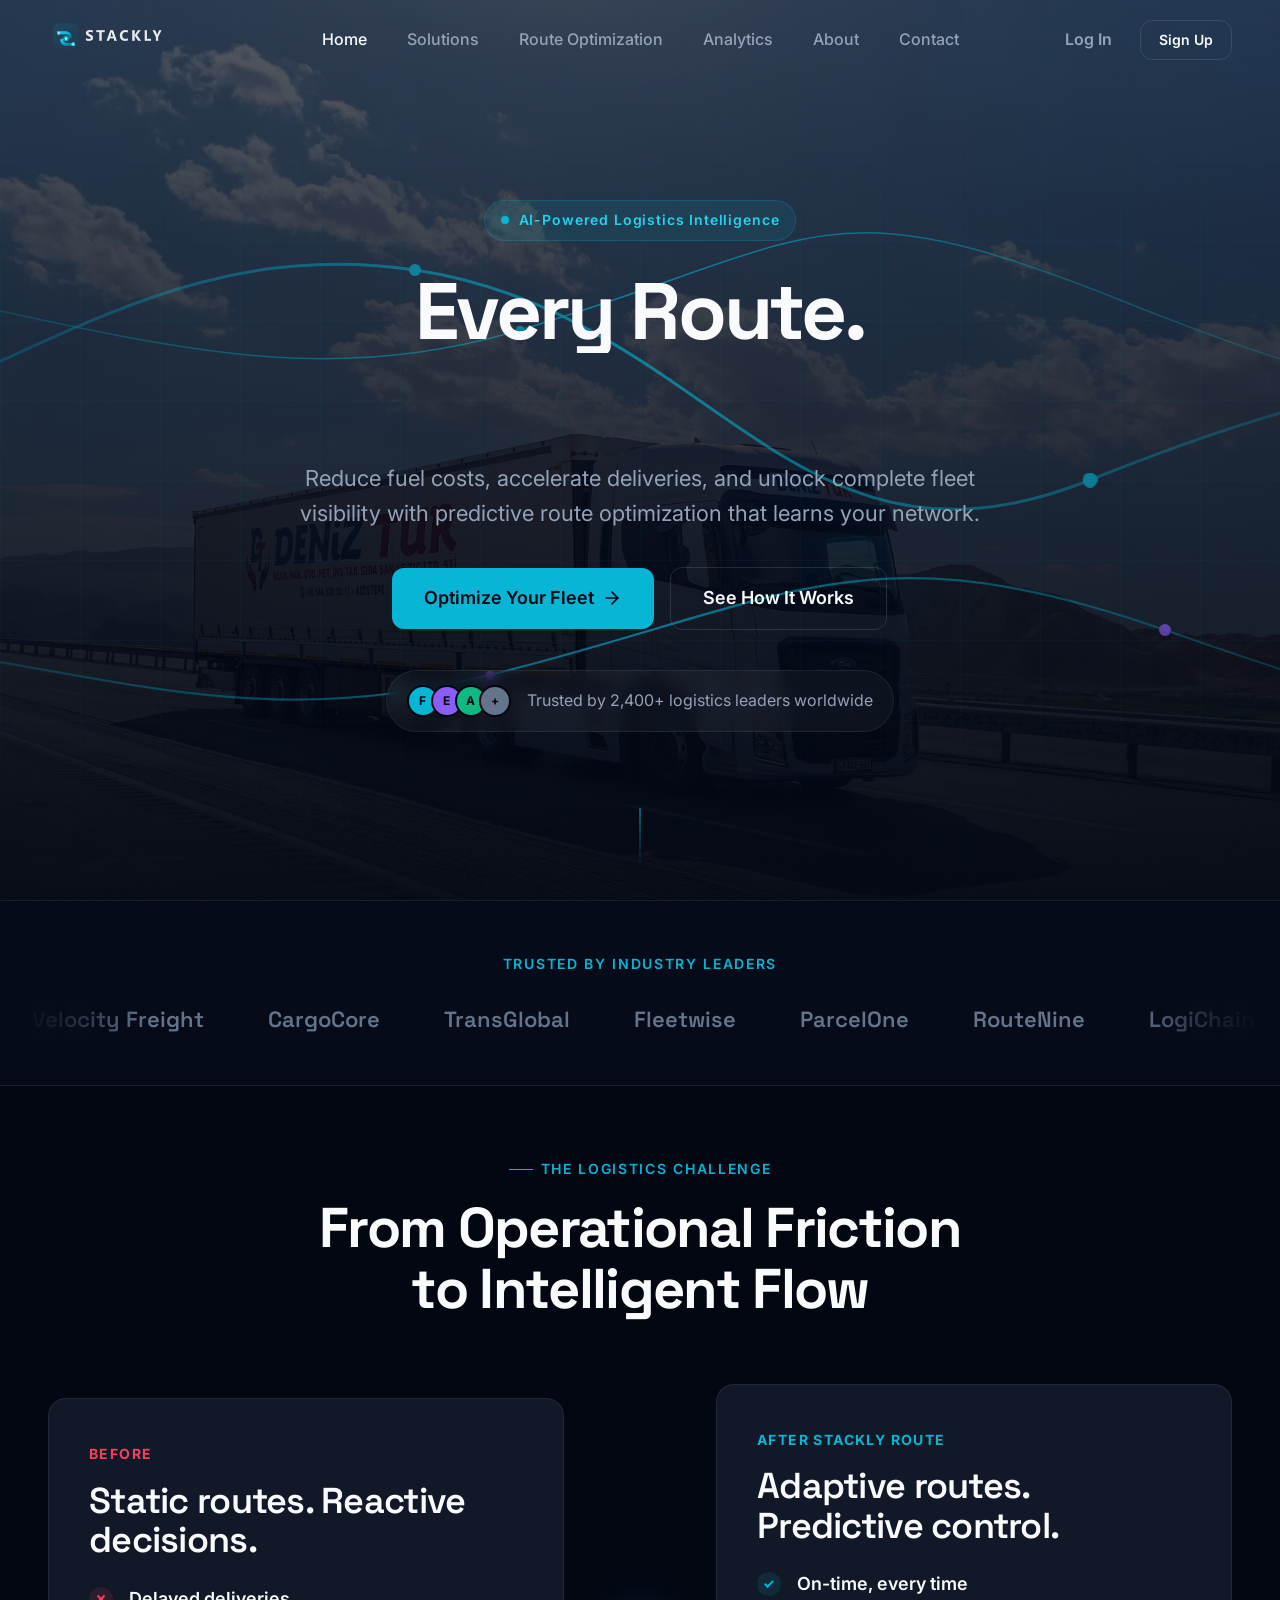
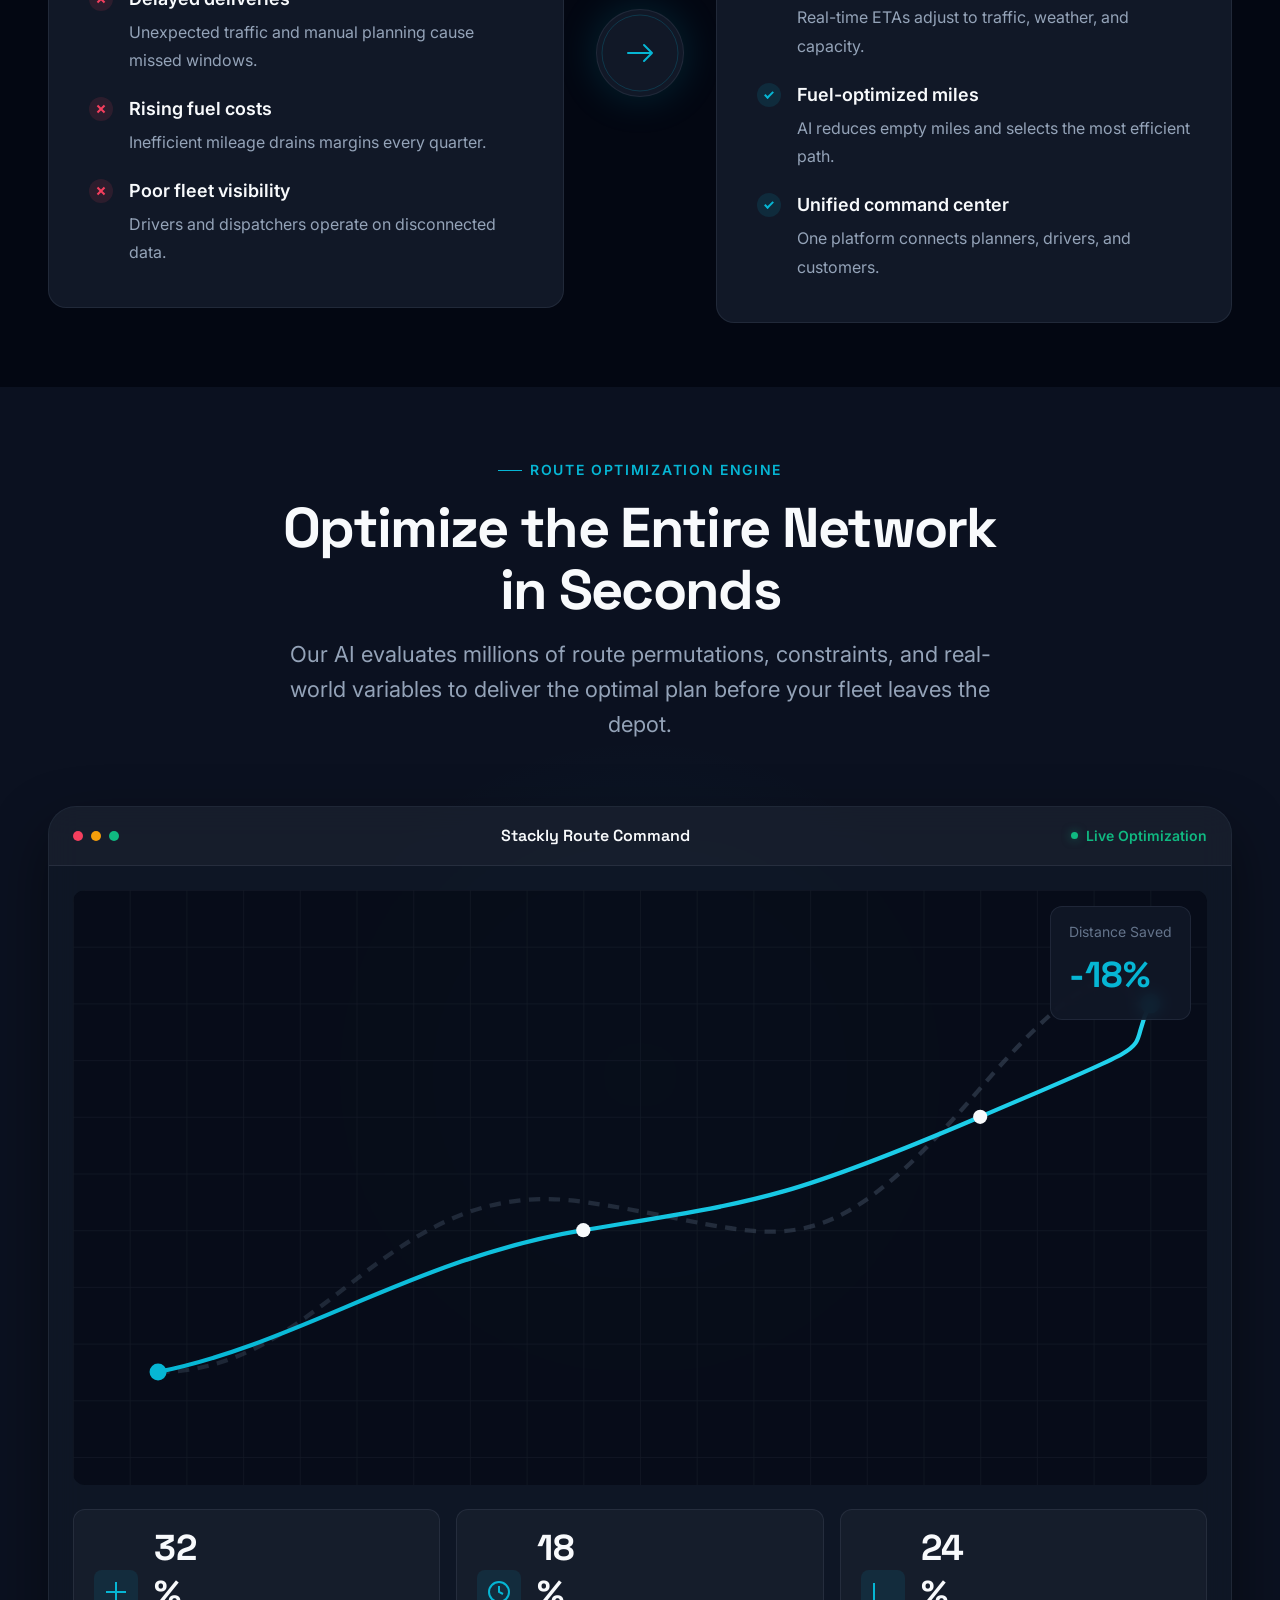
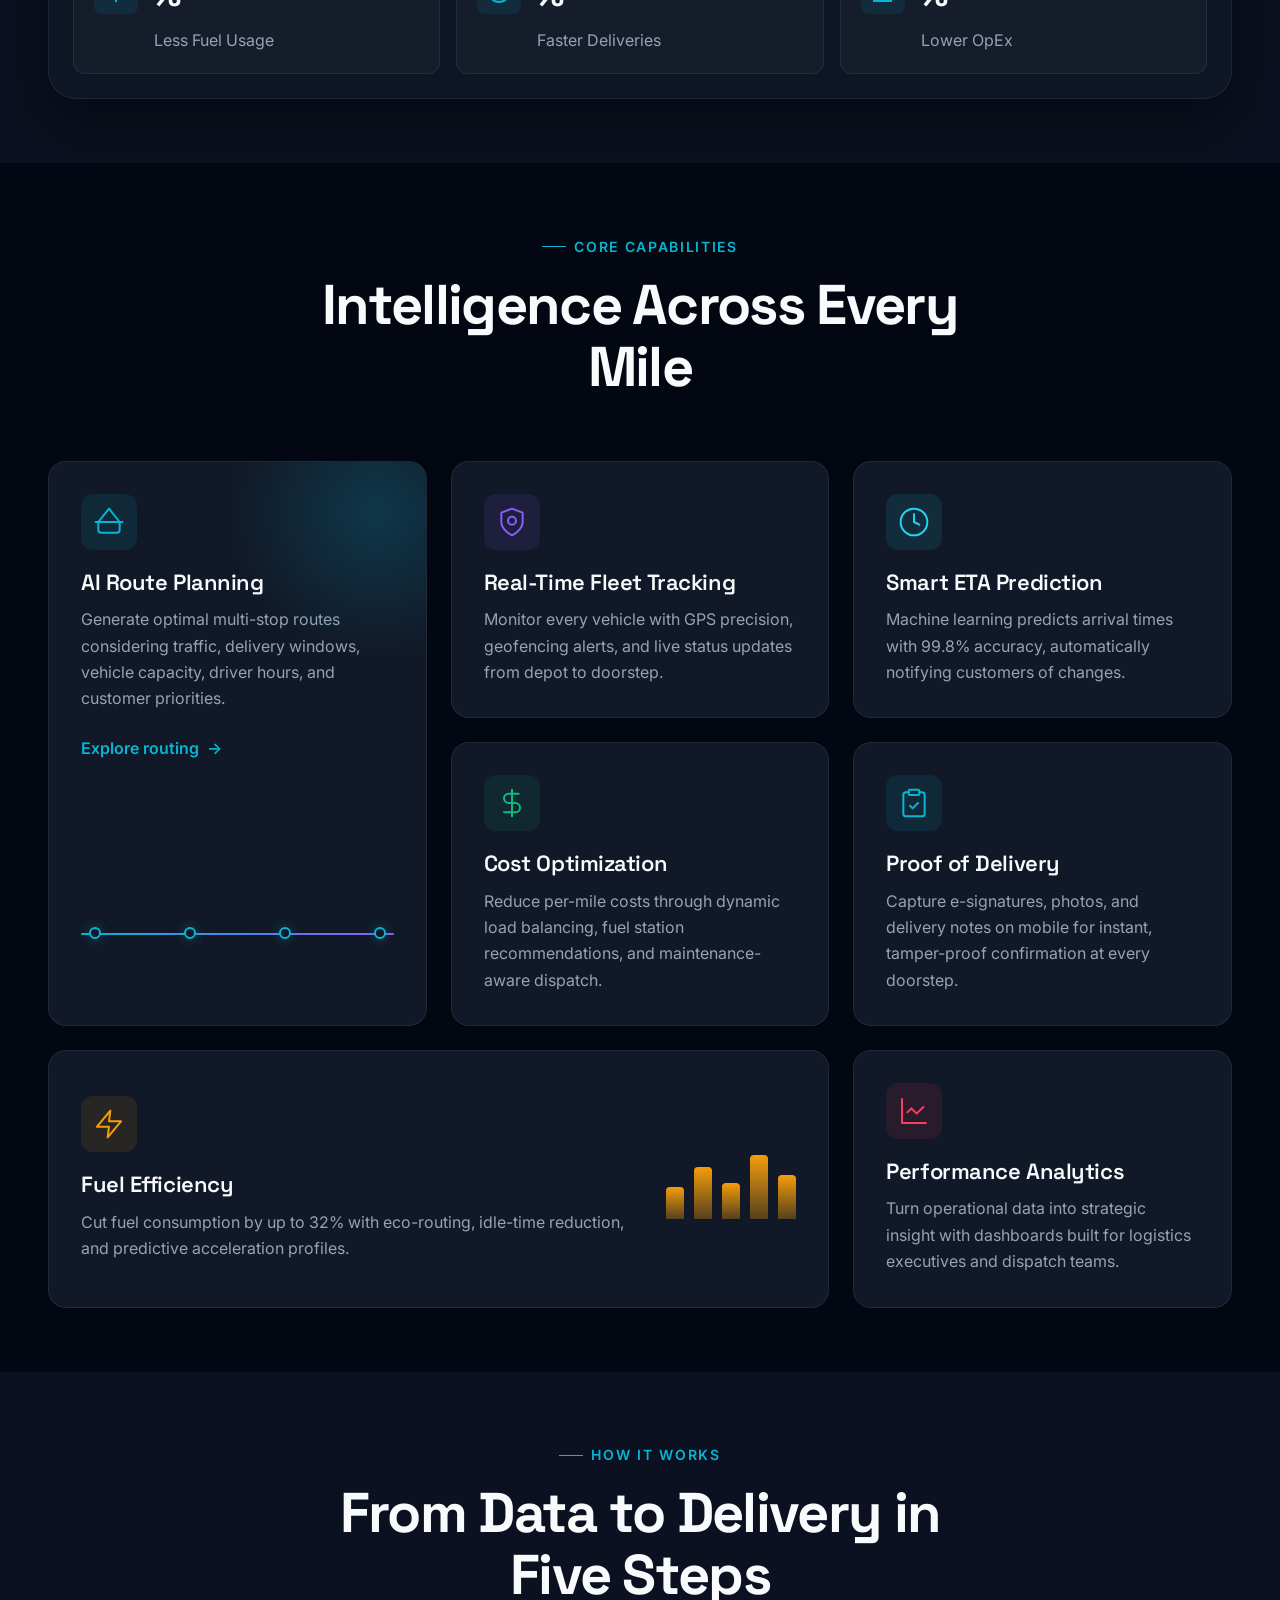
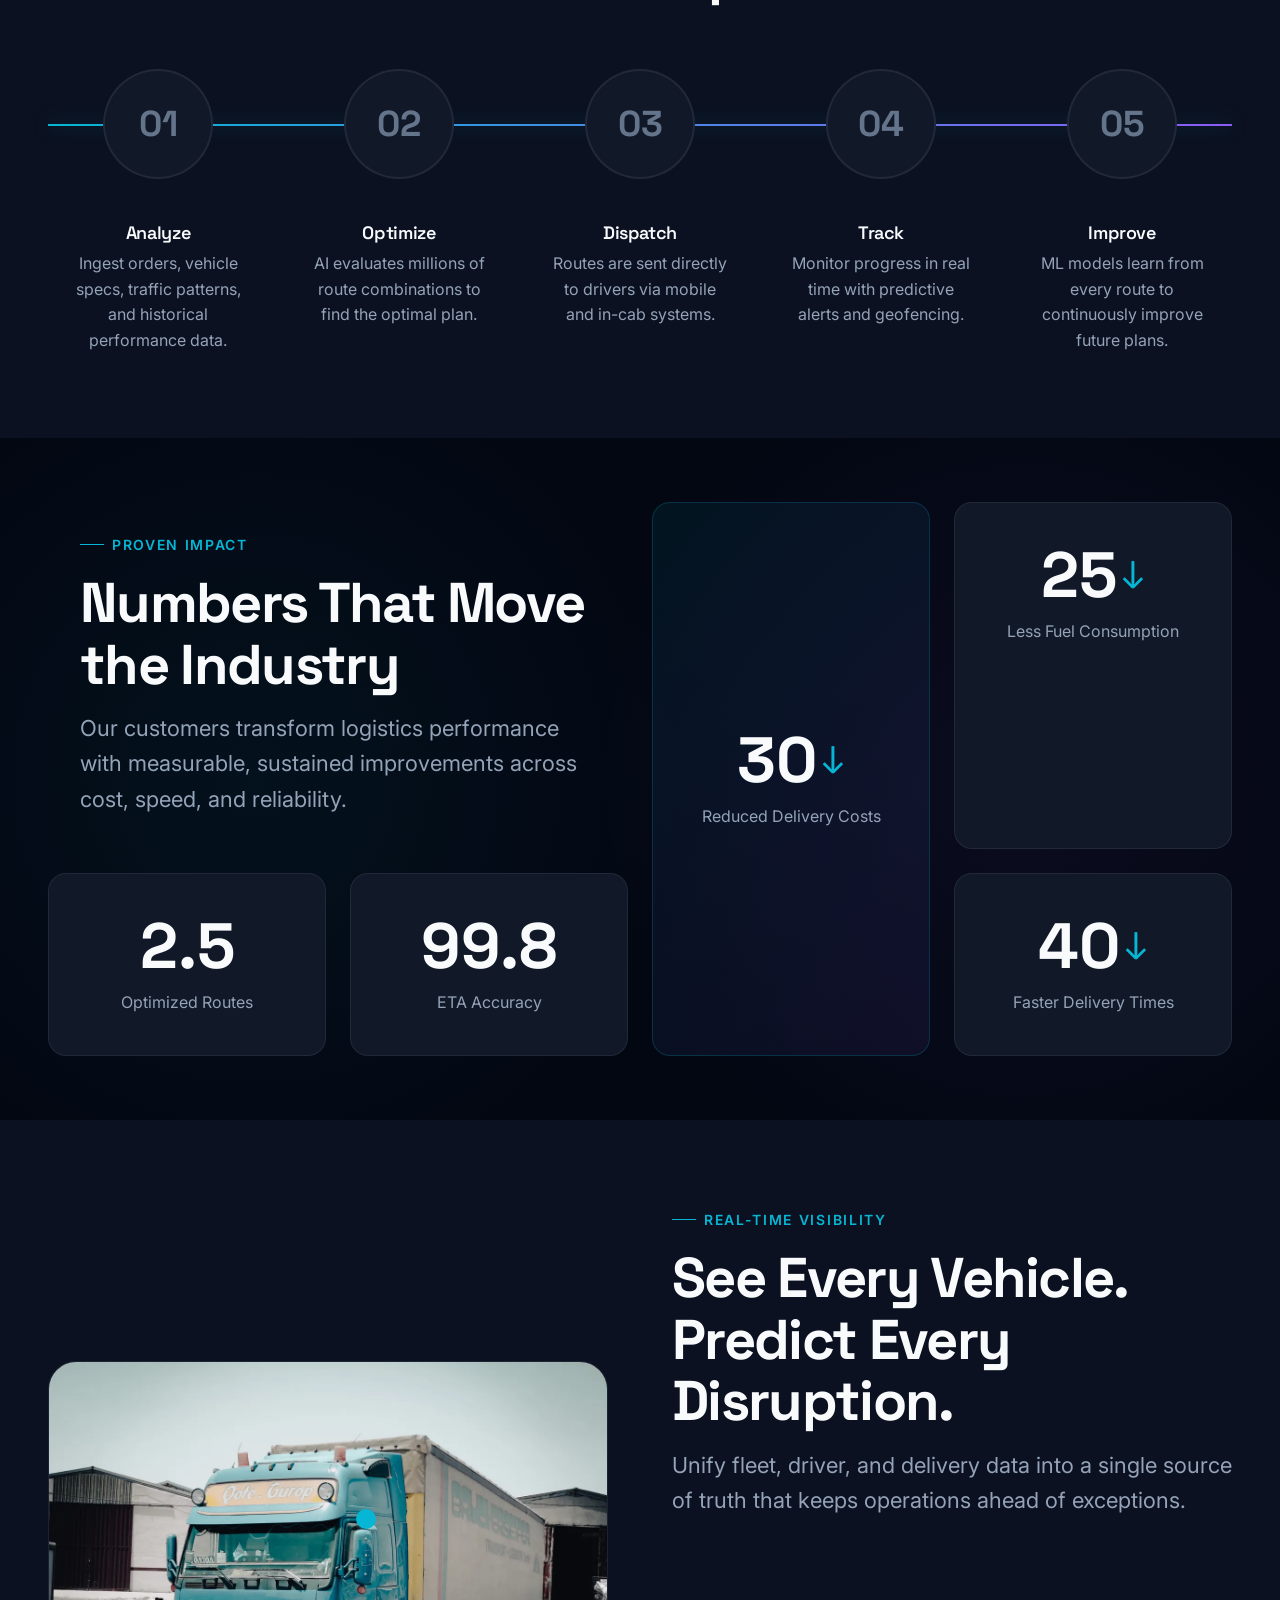
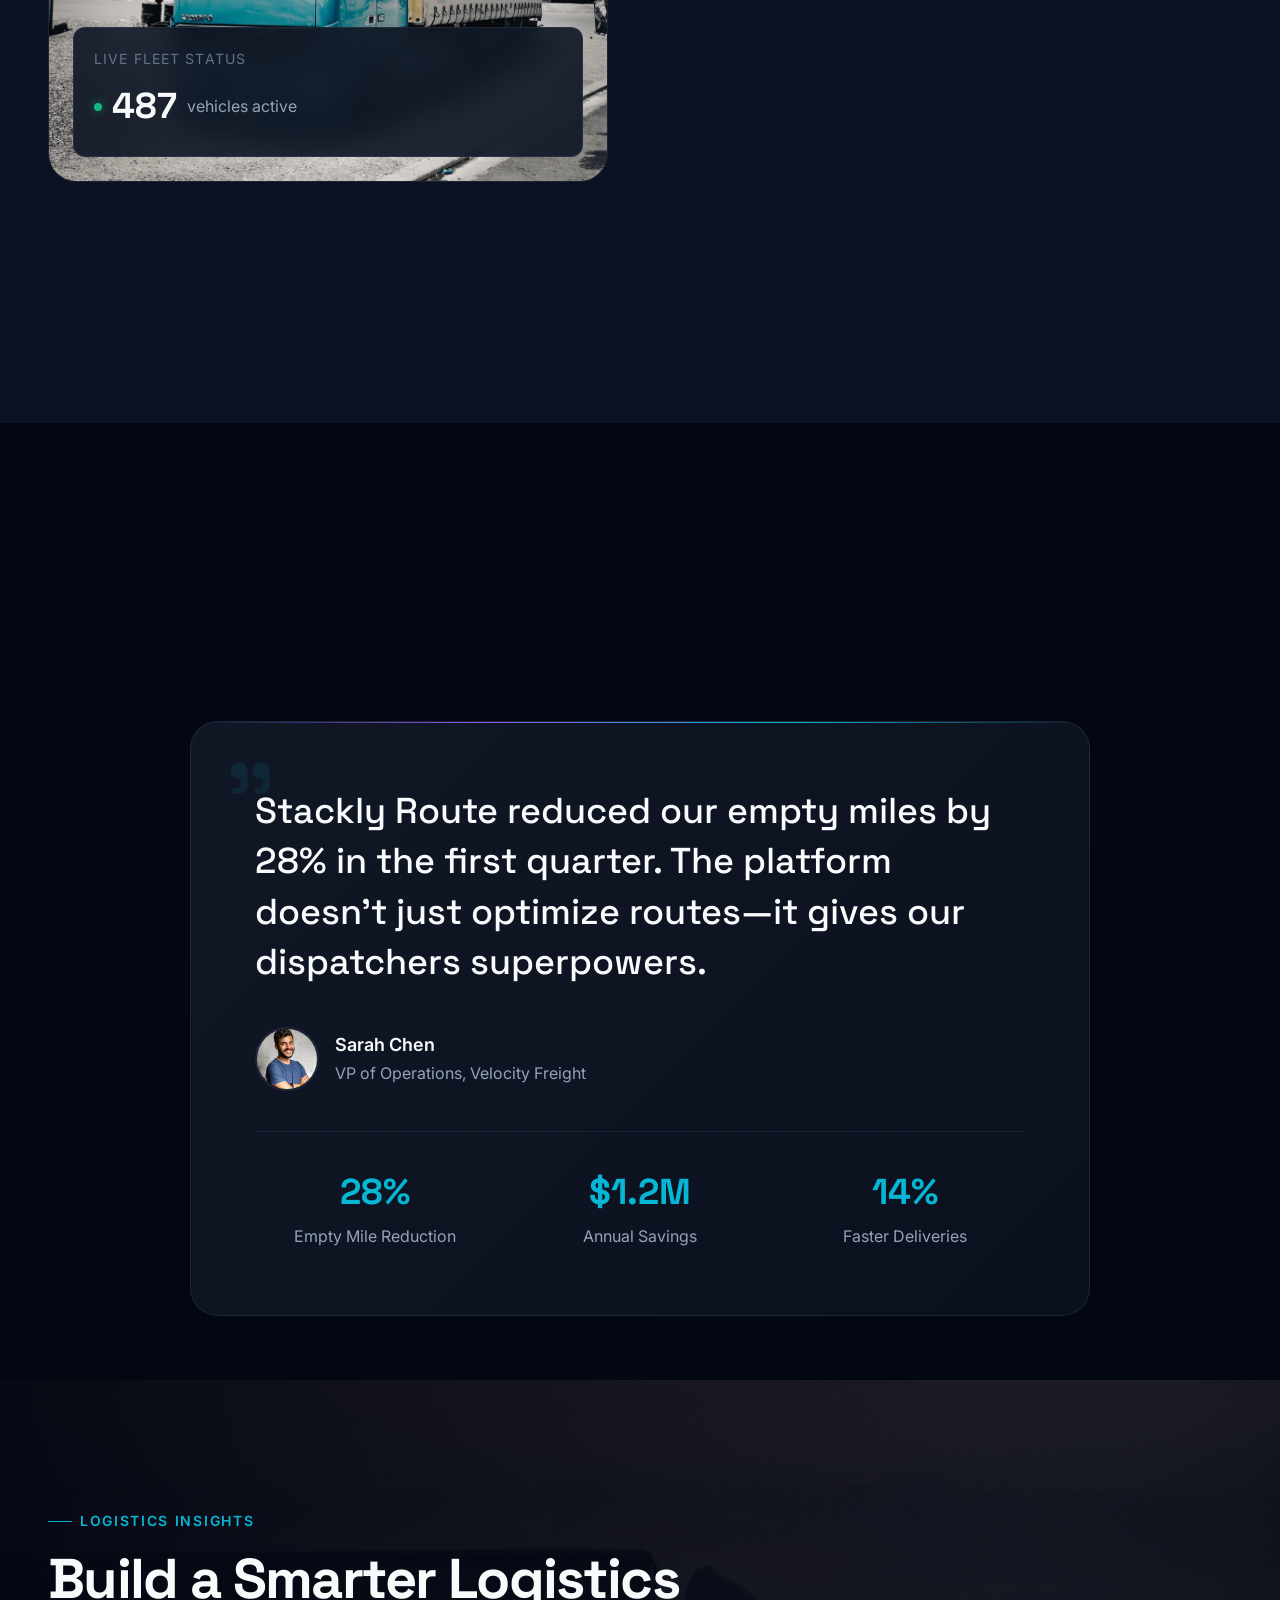
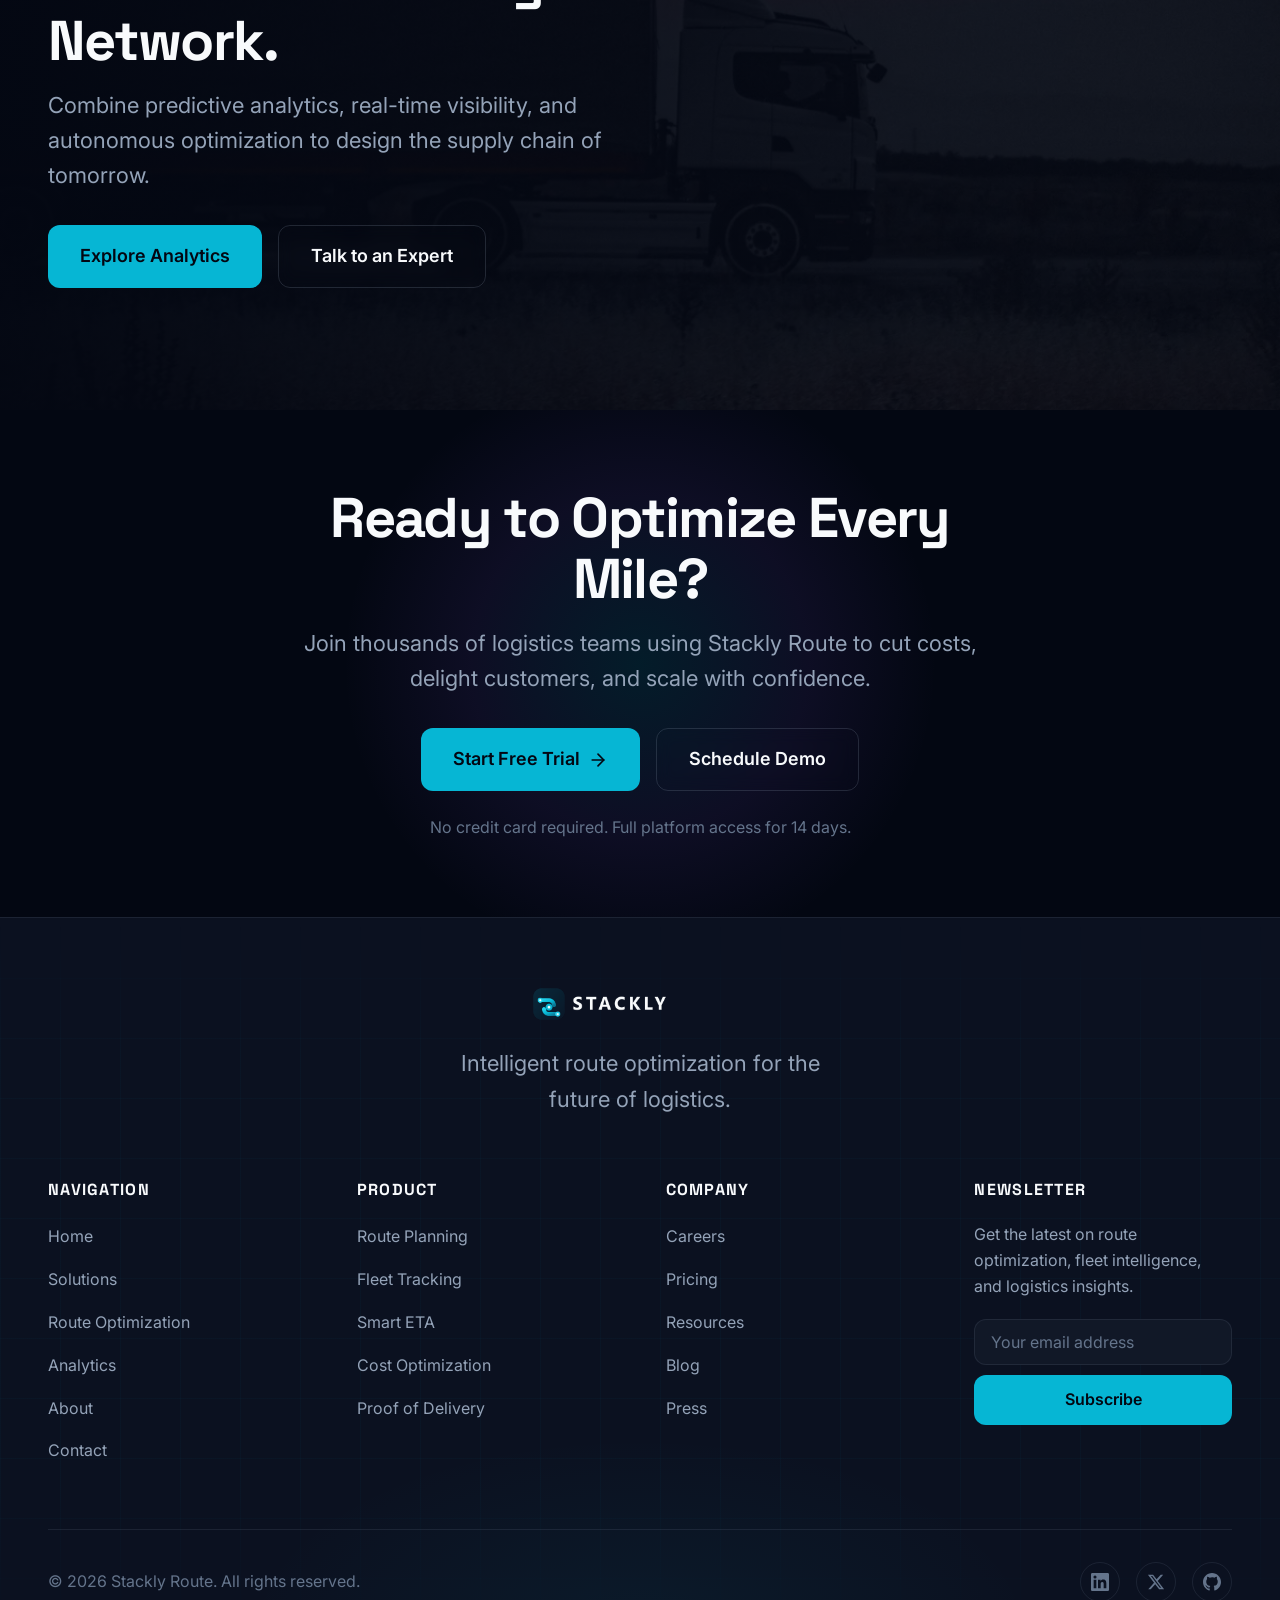
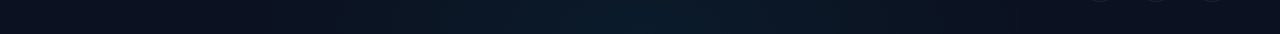
==== index.html @ 3fff2da1 "first commit" ====
<!DOCTYPE html>
<html lang="en">
<head>
  <meta charset="UTF-8">
  <meta name="viewport" content="width=device-width, initial-scale=1.0">
  <meta name="description" content="Stackly Route - AI-powered logistics route optimization for smarter fleet management, real-time tracking, and predictive delivery intelligence.">
  <title>Stackly Route | AI-Powered Logistics Route Optimization</title>
  
  <link rel="preconnect" href="https://fonts.googleapis.com">
  <link rel="preconnect" href="https://fonts.gstatic.com" crossorigin>
  <link href="https://fonts.googleapis.com/css2?family=Inter:wght@300;400;500;600;700&family=Space+Grotesk:wght@400;500;600;700&display=swap" rel="stylesheet">
  
  <link rel="stylesheet" href="css/base.css">
  <link rel="stylesheet" href="css/navbar.css">
  <link rel="stylesheet" href="css/hero.css">
  <link rel="stylesheet" href="css/sections.css">
  <link rel="stylesheet" href="css/footer.css">
  <link rel="stylesheet" href="css/animations.css">
  <link rel="stylesheet" href="css/responsive.css">
</head>
<body>
  <a href="#main-content" class="skip-link">Skip to main content</a>

  <!-- Navbar -->
  <header class="navbar" id="navbar" role="banner">
    <div class="navbar-container">

      <div class="navbar-logo">
        <a href="index.html" class="logo-link" aria-label="Stackly Route Home"><img src="assets/logo-stackly.webp" alt="Stackly Route" width="180" height="40" loading="eager"></a>
      </div>

      <nav class="navbar-nav" role="navigation" aria-label="Main navigation">
        <ul class="nav-list">
          <li><a href="index.html" class="nav-link active" aria-current="page">Home</a></li>
          <li><a href="pages/solutions.html" class="nav-link">Solutions</a></li>
          <li><a href="pages/route-optimization.html" class="nav-link">Route Optimization</a></li>
          <li><a href="pages/analytics.html" class="nav-link">Analytics</a></li>
          <li><a href="pages/about.html" class="nav-link">About</a></li>

          <li><a href="pages/contact.html" class="nav-link">Contact</a></li>
        </ul>
        <div class="nav-indicator" aria-hidden="true"></div>
      </nav>
      <div class="navbar-auth">
        <a href="pages/login.html" class="btn btn-text">Log In</a>
        <a href="404.html" class="btn btn-primary btn-sm">Sign Up</a>
      </div>

      <button class="mobile-menu-toggle" id="mobileMenuToggle" aria-label="Toggle navigation menu" aria-expanded="false" aria-controls="mobileMenu">
        <span class="hamburger-line"></span>
        <span class="hamburger-line"></span>
        <span class="hamburger-line"></span>
      </button>
    </div>

    
  </header>

  <div class="mobile-menu" id="mobileMenu" aria-hidden="true">
      <div class="mobile-menu-head">
        <a href="index.html" class="mobile-menu-logo" aria-label="Stackly Route Home">
          <img src="assets/logo-stackly.webp" alt="Stackly Route" width="128" height="28" loading="eager">
        </a>
        <button class="mobile-menu-close" id="mobileMenuClose" aria-label="Close menu" type="button">
          <svg width="18" height="18" viewBox="0 0 24 24" fill="none" stroke="currentColor" stroke-width="2" stroke-linecap="round" stroke-linejoin="round"><path d="M18 6 6 18"/><path d="m6 6 12 12"/></svg>
        </button>
      </div>
      <div class="mobile-menu-content">
        <p class="mobile-menu-eyebrow">Menu</p>
        <ul class="mobile-nav-list">
          <li><a href="index.html" class="mobile-nav-link active" aria-current="page"><span class="mobile-nav-icon"><svg width="20" height="20" viewBox="0 0 24 24" fill="none" stroke="currentColor" stroke-width="1.5" stroke-linecap="round" stroke-linejoin="round"><path d="m3 9 9-7 9 7v11a2 2 0 0 1-2 2H5a2 2 0 0 1-2-2z"/><polyline points="9 22 9 12 15 12 15 22"/></svg></span><span class="mobile-nav-label">Home</span></a></li>
          <li><a href="pages/solutions.html" class="mobile-nav-link"><span class="mobile-nav-icon"><svg width="20" height="20" viewBox="0 0 24 24" fill="none" stroke="currentColor" stroke-width="1.5" stroke-linecap="round" stroke-linejoin="round"><path d="M12 2 2 7l10 5 10-5-10-5z"/><path d="M2 17l10 5 10-5"/><path d="M2 12l10 5 10-5"/></svg></span><span class="mobile-nav-label">Solutions</span></a></li>
          <li><a href="pages/route-optimization.html" class="mobile-nav-link"><span class="mobile-nav-icon"><svg width="20" height="20" viewBox="0 0 24 24" fill="none" stroke="currentColor" stroke-width="1.5" stroke-linecap="round" stroke-linejoin="round"><circle cx="6" cy="19" r="3"/><path d="M9 19h8.5a3.5 3.5 0 0 0 0-7h-11a3.5 3.5 0 0 1 0-7H15"/><circle cx="18" cy="5" r="3"/></svg></span><span class="mobile-nav-label">Route Optimization</span></a></li>
          <li><a href="pages/analytics.html" class="mobile-nav-link"><span class="mobile-nav-icon"><svg width="20" height="20" viewBox="0 0 24 24" fill="none" stroke="currentColor" stroke-width="1.5" stroke-linecap="round" stroke-linejoin="round"><path d="M3 3v18h18"/><path d="M18 17V9"/><path d="M13 17V5"/><path d="M8 17v-3"/></svg></span><span class="mobile-nav-label">Analytics</span></a></li>
          <li><a href="pages/about.html" class="mobile-nav-link"><span class="mobile-nav-icon"><svg width="20" height="20" viewBox="0 0 24 24" fill="none" stroke="currentColor" stroke-width="1.5" stroke-linecap="round" stroke-linejoin="round"><circle cx="12" cy="12" r="10"/><path d="M12 16v-4"/><path d="M12 8h.01"/></svg></span><span class="mobile-nav-label">About</span></a></li>
          <li><a href="pages/contact.html" class="mobile-nav-link"><span class="mobile-nav-icon"><svg width="20" height="20" viewBox="0 0 24 24" fill="none" stroke="currentColor" stroke-width="1.5" stroke-linecap="round" stroke-linejoin="round"><rect x="2" y="4" width="20" height="16" rx="2"/><path d="m22 7-10 5L2 7"/></svg></span><span class="mobile-nav-label">Contact</span></a></li>
        </ul>
        <div class="mobile-auth">
          <a href="404.html" class="btn btn-outline btn-full">Log In</a>
          <a href="404.html" class="btn btn-primary btn-full">Sign Up</a>
        </div>
      </div>
    </div>


  <main id="main-content">
    <!-- Section 1: Cinematic Hero -->
    <section class="hero" id="hero" aria-label="Hero">
      <div class="hero-media">
        <video class="hero-video" autoplay muted loop playsinline poster="assets/images/hero-fallback.webp" aria-hidden="true">
          <source src="assets/video/hero-bg.mp4" type="video/mp4">
        </video>
        <div class="hero-overlay"></div>
        <div class="hero-grid" aria-hidden="true"></div>
      </div>

      <div class="hero-routes" aria-hidden="true">
        <svg class="route-svg" viewBox="0 0 1200 600" preserveAspectRatio="xMidYMid slice">
          <defs>
            <linearGradient id="routeGradient" x1="0%" y1="0%" x2="100%" y2="0%">
              <stop offset="0%" stop-color="#06B6D4" stop-opacity="0" />
              <stop offset="50%" stop-color="#06B6D4" stop-opacity="1" />
              <stop offset="100%" stop-color="#06B6D4" stop-opacity="0" />
            </linearGradient>
          </defs>
          <path class="route-path route-path-1" d="M-50,300 C150,300 250,150 450,180 S700,400 900,320 S1150,250 1250,280" fill="none" stroke="url(#routeGradient)" stroke-width="2"/>
          <path class="route-path route-path-2" d="M-50,420 C200,420 300,500 500,450 S750,350 950,420 S1150,480 1250,440" fill="none" stroke="url(#routeGradient)" stroke-width="1.5"/>
          <path class="route-path route-path-3" d="M-50,180 C180,180 320,280 520,220 S720,120 920,200 S1120,260 1250,220" fill="none" stroke="url(#routeGradient)" stroke-width="1"/>
          <circle class="route-node" cx="450" cy="180" r="4" fill="#06B6D4"/>
          <circle class="route-node" cx="900" cy="320" r="5" fill="#06B6D4"/>
          <circle class="route-node" cx="500" cy="450" r="3" fill="#8B5CF6"/>
          <circle class="route-node" cx="950" cy="420" r="4" fill="#8B5CF6"/>
          <circle class="route-node" cx="520" cy="220" r="3" fill="#06B6D4"/>
        </svg>
      </div>

      <div class="hero-content">
        <div class="hero-badge reveal-up">
          <span class="badge-dot"></span>
          <span>AI-Powered Logistics Intelligence</span>
        </div>
        <h1 class="hero-title reveal-up">
          <span class="title-line">Every Route.</span>
          <span class="title-line title-line-accent">Intelligently Optimized.</span>
        </h1>
        <p class="hero-description reveal-up">
          Reduce fuel costs, accelerate deliveries, and unlock complete fleet visibility with predictive route optimization that learns your network.
        </p>
        <div class="hero-actions reveal-up">
          <a href="404.html" class="btn btn-primary btn-lg">
            <span>Optimize Your Fleet</span>
            <svg class="btn-icon" width="20" height="20" viewBox="0 0 24 24" fill="none" stroke="currentColor" stroke-width="2" stroke-linecap="round" stroke-linejoin="round"><path d="M5 12h14"/><path d="m12 5 7 7-7 7"/></svg>
          </a>
          <a href="404.html" class="btn btn-outline btn-lg">See How It Works</a>
        </div>
        <div class="hero-trust reveal-up">
          <div class="trust-avatars">
            <span class="trust-avatar">F</span>
            <span class="trust-avatar">E</span>
            <span class="trust-avatar">A</span>
            <span class="trust-avatar">+</span>
          </div>
          <p class="trust-text">Trusted by 2,400+ logistics leaders worldwide</p>
        </div>
      </div>

      <div class="hero-scroll" aria-hidden="true">
        <div class="scroll-line"></div>
      </div>
    </section>

    <!-- Section 2: Trust / Partner Marquee -->
    <section class="marquee-section" aria-label="Trusted partners">
      <div class="marquee-header">
        <p class="section-eyebrow reveal-up">Trusted by industry leaders</p>
      </div>
      <div class="marquee-wrapper">
        <div class="marquee-track">
          <div class="marquee-group">
            <span class="marquee-item">Velocity Freight</span>
            <span class="marquee-item">CargoCore</span>
            <span class="marquee-item">TransGlobal</span>
            <span class="marquee-item">Fleetwise</span>
            <span class="marquee-item">ParcelOne</span>
            <span class="marquee-item">RouteNine</span>
            <span class="marquee-item">LogiChain</span>
            <span class="marquee-item">DriveNorth</span>
          </div>
          <div class="marquee-group" aria-hidden="true">
            <span class="marquee-item">Velocity Freight</span>
            <span class="marquee-item">CargoCore</span>
            <span class="marquee-item">TransGlobal</span>
            <span class="marquee-item">Fleetwise</span>
            <span class="marquee-item">ParcelOne</span>
            <span class="marquee-item">RouteNine</span>
            <span class="marquee-item">LogiChain</span>
            <span class="marquee-item">DriveNorth</span>
          </div>
        </div>
        <div class="marquee-fade marquee-fade-left" aria-hidden="true"></div>
        <div class="marquee-fade marquee-fade-right" aria-hidden="true"></div>
      </div>
    </section>

    <!-- Section 3: Problem -> Solution Story -->
    <section class="story-section" id="story" aria-labelledby="story-heading">
      <div class="container">
        <div class="story-header">
          <p class="section-eyebrow reveal-up">The Logistics Challenge</p>
          <h2 class="section-title reveal-up" id="story-heading">From Operational Friction to Intelligent Flow</h2>
        </div>

        <div class="story-comparison">
          <div class="story-side story-problem reveal-left">
            <div class="story-label">Before</div>
            <h3 class="story-title">Static routes. Reactive decisions.</h3>
            <ul class="story-list">
              <li>
                <span class="story-icon story-icon-negative" aria-hidden="true"></span>
                <div>
                  <strong>Delayed deliveries</strong>
                  <span>Unexpected traffic and manual planning cause missed windows.</span>
                </div>
              </li>
              <li>
                <span class="story-icon story-icon-negative" aria-hidden="true"></span>
                <div>
                  <strong>Rising fuel costs</strong>
                  <span>Inefficient mileage drains margins every quarter.</span>
                </div>
              </li>
              <li>
                <span class="story-icon story-icon-negative" aria-hidden="true"></span>
                <div>
                  <strong>Poor fleet visibility</strong>
                  <span>Drivers and dispatchers operate on disconnected data.</span>
                </div>
              </li>
            </ul>
          </div>

          <div class="story-transform" aria-hidden="true">
            <div class="transform-orb">
              <svg width="80" height="80" viewBox="0 0 80 80" fill="none">
                <circle cx="40" cy="40" r="38" stroke="rgba(6,182,212,0.2)" stroke-width="1"/>
                <path d="M28 40h24M44 32l8 8-8 8" stroke="#06B6D4" stroke-width="2" stroke-linecap="round" stroke-linejoin="round"/>
              </svg>
            </div>
          </div>

          <div class="story-side story-solution reveal-right">
            <div class="story-label story-label-solution">After Stackly Route</div>
            <h3 class="story-title">Adaptive routes. Predictive control.</h3>
            <ul class="story-list">
              <li>
                <span class="story-icon story-icon-positive" aria-hidden="true"></span>
                <div>
                  <strong>On-time, every time</strong>
                  <span>Real-time ETAs adjust to traffic, weather, and capacity.</span>
                </div>
              </li>
              <li>
                <span class="story-icon story-icon-positive" aria-hidden="true"></span>
                <div>
                  <strong>Fuel-optimized miles</strong>
                  <span>AI reduces empty miles and selects the most efficient path.</span>
                </div>
              </li>
              <li>
                <span class="story-icon story-icon-positive" aria-hidden="true"></span>
                <div>
                  <strong>Unified command center</strong>
                  <span>One platform connects planners, drivers, and customers.</span>
                </div>
              </li>
            </ul>
          </div>
        </div>
      </div>
    </section>

    <!-- Section 4: AI Route Optimization Showcase -->
    <section class="showcase-section" id="showcase" aria-labelledby="showcase-heading">
      <div class="showcase-glow" aria-hidden="true"></div>
      <div class="container">
        <div class="showcase-header">
          <p class="section-eyebrow reveal-up">Route Optimization Engine</p>
          <h2 class="section-title reveal-up" id="showcase-heading">Optimize the Entire Network in Seconds</h2>
          <p class="section-description reveal-up">
            Our AI evaluates millions of route permutations, constraints, and real-world variables to deliver the optimal plan before your fleet leaves the depot.
          </p>
        </div>

        <div class="dashboard reveal-up">
          <div class="dashboard-header">
            <div class="dashboard-dots">
              <span></span>
              <span></span>
              <span></span>
            </div>
            <div class="dashboard-title">Stackly Route Command</div>
            <div class="dashboard-live">
              <span class="live-dot" aria-hidden="true"></span>
              Live Optimization
            </div>
          </div>
          <div class="dashboard-body">
            <div class="map-canvas" aria-hidden="true">
              <svg class="map-svg" viewBox="0 0 800 420" preserveAspectRatio="xMidYMid meet">
                <defs>
                  <pattern id="gridPattern" width="40" height="40" patternUnits="userSpaceOnUse">
                    <path d="M 40 0 L 0 0 0 40" fill="none" stroke="rgba(148,163,184,0.08)" stroke-width="1"/>
                  </pattern>
                  <linearGradient id="optimizedGradient" x1="0%" y1="0%" x2="100%" y2="0%">
                    <stop offset="0%" stop-color="#06B6D4"/>
                    <stop offset="100%" stop-color="#22D3EE"/>
                  </linearGradient>
                  <linearGradient id="originalGradient" x1="0%" y1="0%" x2="100%" y2="0%">
                    <stop offset="0%" stop-color="#475569"/>
                    <stop offset="100%" stop-color="#64748B"/>
                  </linearGradient>
                </defs>
                <rect width="800" height="420" fill="url(#gridPattern)"/>
                <path class="map-route-original" d="M60,340 C180,340 220,200 360,220 S520,280 640,140 S740,100 760,80" fill="none" stroke="url(#originalGradient)" stroke-width="3" stroke-dasharray="8 6"/>
                <path class="map-route-optimized" d="M60,340 C160,320 240,260 360,240 S500,220 640,160 S740,120 760,80" fill="none" stroke="url(#optimizedGradient)" stroke-width="3"/>
                <circle cx="60" cy="340" r="6" fill="#06B6D4"/>
                <circle cx="360" cy="240" r="5" fill="#F8FAFC"/>
                <circle cx="640" cy="160" r="5" fill="#F8FAFC"/>
                <circle cx="760" cy="80" r="7" fill="#06B6D4"/>
                <g class="map-vehicle" transform="translate(360,240)">
                  <circle r="8" fill="#06B6D4" fill-opacity="0.2"/>
                  <circle r="4" fill="#06B6D4"/>
                </g>
              </svg>
              <div class="map-overlay">
                <div class="map-card">
                  <span class="map-card-label">Distance Saved</span>
                  <span class="map-card-value">-18%</span>
                </div>
              </div>
            </div>
            <div class="dashboard-metrics">
              <div class="metric-card">
                <div class="metric-icon" aria-hidden="true">
                  <svg width="24" height="24" viewBox="0 0 24 24" fill="none" stroke="currentColor" stroke-width="2"><path d="M12 2v20M2 12h20"/></svg>
                </div>
                <div class="metric-info">
                  <span class="metric-value" data-count="32">0</span><span class="metric-suffix">%</span>
                  <span class="metric-label">Less Fuel Usage</span>
                </div>
              </div>
              <div class="metric-card">
                <div class="metric-icon" aria-hidden="true">
                  <svg width="24" height="24" viewBox="0 0 24 24" fill="none" stroke="currentColor" stroke-width="2"><circle cx="12" cy="12" r="10"/><path d="M12 6v6l4 2"/></svg>
                </div>
                <div class="metric-info">
                  <span class="metric-value" data-count="18">0</span><span class="metric-suffix">%</span>
                  <span class="metric-label">Faster Deliveries</span>
                </div>
              </div>
              <div class="metric-card">
                <div class="metric-icon" aria-hidden="true">
                  <svg width="24" height="24" viewBox="0 0 24 24" fill="none" stroke="currentColor" stroke-width="2"><path d="M3 3v18h18"/></svg>
                </div>
                <div class="metric-info">
                  <span class="metric-value" data-count="24">0</span><span class="metric-suffix">%</span>
                  <span class="metric-label">Lower OpEx</span>
                </div>
              </div>
            </div>
          </div>
        </div>
      </div>
    </section>

    <!-- Section 5: Core Features -->
    <section class="features-section" id="features" aria-labelledby="features-heading">
      <div class="container">
        <div class="features-header">
          <p class="section-eyebrow reveal-up">Core Capabilities</p>
          <h2 class="section-title reveal-up" id="features-heading">Intelligence Across Every Mile</h2>
        </div>

        <div class="features-grid">
          <article class="feature-card feature-card-large reveal-up">
            <div class="feature-glow" aria-hidden="true"></div>
            <div class="feature-content">
              <div class="feature-icon-wrap">
                <svg width="32" height="32" viewBox="0 0 24 24" fill="none" stroke="currentColor" stroke-width="1.5" stroke-linecap="round" stroke-linejoin="round"><path d="M2 12h20"/><path d="M20 12v6a2 2 0 0 1-2 2H6a2 2 0 0 1-2-2v-6"/><path d="m12 2 8 10H4l8-10z"/></svg>
              </div>
              <h3 class="feature-title">AI Route Planning</h3>
              <p class="feature-text">Generate optimal multi-stop routes considering traffic, delivery windows, vehicle capacity, driver hours, and customer priorities.</p>
              <a href="pages/route-optimization.html" class="feature-link">Explore routing <span aria-hidden="true">→</span></a>
            </div>
            <div class="feature-visual" aria-hidden="true">
              <div class="feature-route-line"></div>
              <div class="feature-nodes">
                <span></span><span></span><span></span><span></span>
              </div>
            </div>
          </article>

          <article class="feature-card reveal-up">
            <div class="feature-icon-wrap feature-icon-wrap-violet">
              <svg width="32" height="32" viewBox="0 0 24 24" fill="none" stroke="currentColor" stroke-width="1.5" stroke-linecap="round" stroke-linejoin="round"><path d="M12 22s8-4 8-10V5l-8-3-8 3v7c0 6 8 10 8 10z"/><circle cx="12" cy="11" r="3"/></svg>
            </div>
            <h3 class="feature-title">Real-Time Fleet Tracking</h3>
            <p class="feature-text">Monitor every vehicle with GPS precision, geofencing alerts, and live status updates from depot to doorstep.</p>
          </article>

          <article class="feature-card reveal-up">
            <div class="feature-icon-wrap feature-icon-wrap-cyan">
              <svg width="32" height="32" viewBox="0 0 24 24" fill="none" stroke="currentColor" stroke-width="1.5" stroke-linecap="round" stroke-linejoin="round"><circle cx="12" cy="12" r="10"/><polyline points="12 6 12 12 16 14"/></svg>
            </div>
            <h3 class="feature-title">Smart ETA Prediction</h3>
            <p class="feature-text">Machine learning predicts arrival times with 99.8% accuracy, automatically notifying customers of changes.</p>
          </article>

          <article class="feature-card reveal-up">
            <div class="feature-icon-wrap feature-icon-wrap-emerald">
              <svg width="32" height="32" viewBox="0 0 24 24" fill="none" stroke="currentColor" stroke-width="1.5" stroke-linecap="round" stroke-linejoin="round"><path d="M12 2v20M17 5H9.5a3.5 3.5 0 0 0 0 7h5a3.5 3.5 0 0 1 0 7H6"/></svg>
            </div>
            <h3 class="feature-title">Cost Optimization</h3>
            <p class="feature-text">Reduce per-mile costs through dynamic load balancing, fuel station recommendations, and maintenance-aware dispatch.</p>
          </article>

          <article class="feature-card reveal-up">
            <div class="feature-icon-wrap">
              <svg width="32" height="32" viewBox="0 0 24 24" fill="none" stroke="currentColor" stroke-width="1.5" stroke-linecap="round" stroke-linejoin="round"><path d="M16 4h2a2 2 0 0 1 2 2v14a2 2 0 0 1-2 2H6a2 2 0 0 1-2-2V6a2 2 0 0 1 2-2h2"/><rect x="8" y="2" width="8" height="4" rx="1"/><path d="m9 14 2 2 4-4"/></svg>
            </div>
            <h3 class="feature-title">Proof of Delivery</h3>
            <p class="feature-text">Capture e-signatures, photos, and delivery notes on mobile for instant, tamper-proof confirmation at every doorstep.</p>
          </article>

          <article class="feature-card feature-card-wide reveal-up">
            <div class="feature-content">
              <div class="feature-icon-wrap feature-icon-wrap-amber">
                <svg width="32" height="32" viewBox="0 0 24 24" fill="none" stroke="currentColor" stroke-width="1.5" stroke-linecap="round" stroke-linejoin="round"><path d="M13 2 3 14h9l-1 8 10-12h-9l1-8z"/></svg>
              </div>
              <h3 class="feature-title">Fuel Efficiency</h3>
              <p class="feature-text">Cut fuel consumption by up to 32% with eco-routing, idle-time reduction, and predictive acceleration profiles.</p>
            </div>
            <div class="feature-chart" aria-hidden="true">
              <div class="chart-bar" style="--bar-height: 40%"></div>
              <div class="chart-bar" style="--bar-height: 65%"></div>
              <div class="chart-bar" style="--bar-height: 45%"></div>
              <div class="chart-bar" style="--bar-height: 80%"></div>
              <div class="chart-bar" style="--bar-height: 55%"></div>
            </div>
          </article>

          <article class="feature-card reveal-up">
            <div class="feature-icon-wrap feature-icon-wrap-rose">
              <svg width="32" height="32" viewBox="0 0 24 24" fill="none" stroke="currentColor" stroke-width="1.5" stroke-linecap="round" stroke-linejoin="round"><path d="M3 3v18h18"/><path d="m19 9-5 5-4-4-3 3"/></svg>
            </div>
            <h3 class="feature-title">Performance Analytics</h3>
            <p class="feature-text">Turn operational data into strategic insight with dashboards built for logistics executives and dispatch teams.</p>
          </article>
        </div>
      </div>
    </section>

    <!-- Section 6: How It Works -->
    <section class="process-section" id="process" aria-labelledby="process-heading">
      <div class="container">
        <div class="process-header">
          <p class="section-eyebrow reveal-up">How It Works</p>
          <h2 class="section-title reveal-up" id="process-heading">From Data to Delivery in Five Steps</h2>
        </div>

        <div class="process-track">
          <div class="process-line" aria-hidden="true">
            <div class="process-line-progress"></div>
          </div>
          <div class="process-steps">
            <div class="process-step reveal-up" data-step="1">
              <div class="process-number">01</div>
              <div class="process-card">
                <h3 class="process-title">Analyze</h3>
                <p class="process-text">Ingest orders, vehicle specs, traffic patterns, and historical performance data.</p>
              </div>
            </div>
            <div class="process-step reveal-up" data-step="2">
              <div class="process-number">02</div>
              <div class="process-card">
                <h3 class="process-title">Optimize</h3>
                <p class="process-text">AI evaluates millions of route combinations to find the optimal plan.</p>
              </div>
            </div>
            <div class="process-step reveal-up" data-step="3">
              <div class="process-number">03</div>
              <div class="process-card">
                <h3 class="process-title">Dispatch</h3>
                <p class="process-text">Routes are sent directly to drivers via mobile and in-cab systems.</p>
              </div>
            </div>
            <div class="process-step reveal-up" data-step="4">
              <div class="process-number">04</div>
              <div class="process-card">
                <h3 class="process-title">Track</h3>
                <p class="process-text">Monitor progress in real time with predictive alerts and geofencing.</p>
              </div>
            </div>
            <div class="process-step reveal-up" data-step="5">
              <div class="process-number">05</div>
              <div class="process-card">
                <h3 class="process-title">Improve</h3>
                <p class="process-text">ML models learn from every route to continuously improve future plans.</p>
              </div>
            </div>
          </div>
        </div>
      </div>
    </section>

    <!-- Section 7: Performance / Statistics -->
    <section class="stats-section" id="stats" aria-labelledby="stats-heading">
      <div class="stats-bg" aria-hidden="true"></div>
      <div class="container">
        <div class="stats-grid">
          <div class="stats-intro reveal-up">
            <p class="section-eyebrow">Proven Impact</p>
            <h2 class="section-title" id="stats-heading">Numbers That Move the Industry</h2>
            <p class="section-description">Our customers transform logistics performance with measurable, sustained improvements across cost, speed, and reliability.</p>
          </div>
          <div class="stat-card stat-card-large reveal-up">
            <div class="stat-value-wrap">
              <span class="stat-value" data-count="30" data-suffix="%">0</span>
              <span class="stat-symbol">↓</span>
            </div>
            <p class="stat-label">Reduced Delivery Costs</p>
          </div>
          <div class="stat-card reveal-up">
            <div class="stat-value-wrap">
              <span class="stat-value" data-count="25" data-suffix="%">0</span>
              <span class="stat-symbol">↓</span>
            </div>
            <p class="stat-label">Less Fuel Consumption</p>
          </div>
          <div class="stat-card reveal-up">
            <div class="stat-value-wrap">
              <span class="stat-value" data-count="2.5" data-suffix="M+" data-decimals="1">0</span>
            </div>
            <p class="stat-label">Optimized Routes</p>
          </div>
          <div class="stat-card reveal-up">
            <div class="stat-value-wrap">
              <span class="stat-value" data-count="99.8" data-suffix="%" data-decimals="1">0</span>
            </div>
            <p class="stat-label">ETA Accuracy</p>
          </div>
          <div class="stat-card reveal-up">
            <div class="stat-value-wrap">
              <span class="stat-value" data-count="40" data-suffix="%">0</span>
              <span class="stat-symbol">↓</span>
            </div>
            <p class="stat-label">Faster Delivery Times</p>
          </div>
        </div>
      </div>
    </section>

    <!-- Section 8: Real-Time Visibility -->
    <section class="visibility-section" id="visibility" aria-labelledby="visibility-heading">
      <div class="container">
        <div class="visibility-grid">
          <div class="visibility-media reveal-left">
            <div class="visibility-image-wrap">
              <img src="assets/images/fleet-tracking.webp" alt="Fleet operations control center with live vehicle tracking" loading="lazy" width="1200" height="800">
              <div class="visibility-pulse" aria-hidden="true"></div>
              <div class="visibility-card">
                <span class="visibility-card-label">Live Fleet Status</span>
                <div class="visibility-card-row">
                  <span class="status-dot" aria-hidden="true"></span>
                  <span class="visibility-card-value">487</span>
                  <span class="visibility-card-unit">vehicles active</span>
                </div>
              </div>
            </div>
          </div>
          <div class="visibility-content reveal-right">
            <p class="section-eyebrow">Real-Time Visibility</p>
            <h2 class="section-title" id="visibility-heading">See Every Vehicle. Predict Every Disruption.</h2>
            <p class="section-description">Unify fleet, driver, and delivery data into a single source of truth that keeps operations ahead of exceptions.</p>
            <ul class="visibility-list">
              <li class="reveal-up">
                <span class="visibility-icon" aria-hidden="true">
                  <svg width="20" height="20" viewBox="0 0 24 24" fill="none" stroke="currentColor" stroke-width="2"><path d="M12 22s8-4 8-10V5l-8-3-8 3v7c0 6 8 10 8 10z"/><circle cx="12" cy="11" r="2"/></svg>
                </span>
                <div>
                  <strong>Live vehicle tracking</strong>
                  <span>GPS-accurate positions with route adherence and stop verification.</span>
                </div>
              </li>
              <li class="reveal-up">
                <span class="visibility-icon" aria-hidden="true">
                  <svg width="20" height="20" viewBox="0 0 24 24" fill="none" stroke="currentColor" stroke-width="2"><path d="M10.29 3.86 1.82 18a2 2 0 0 0 1.71 3h16.94a2 2 0 0 0 1.71-3L13.71 3.86a2 2 0 0 0-3.42 0z"/><line x1="12" y1="9" x2="12" y2="13"/><line x1="12" y1="17" x2="12.01" y2="17"/></svg>
                </span>
                <div>
                  <strong>Predictive alerts</strong>
                  <span>Get notified of delays, deviations, and maintenance risks before they escalate.</span>
                </div>
              </li>
              <li class="reveal-up">
                <span class="visibility-icon" aria-hidden="true">
                  <svg width="20" height="20" viewBox="0 0 24 24" fill="none" stroke="currentColor" stroke-width="2"><path d="M21 16V8a2 2 0 0 0-1-1.73l-7-4a2 2 0 0 0-2 0l-7 4A2 2 0 0 0 3 8v8a2 2 0 0 0 1 1.73l7 4a2 2 0 0 0 2 0l7-4A2 2 0 0 0 21 16z"/><polyline points="3.27 6.96 12 12.01 20.73 6.96"/><line x1="12" y1="22.08" x2="12" y2="12"/></svg>
                </span>
                <div>
                  <strong>Dynamic rerouting</strong>
                  <span>Automatically resequence stops when conditions change mid-route.</span>
                </div>
              </li>
              <li class="reveal-up">
                <span class="visibility-icon" aria-hidden="true">
                  <svg width="20" height="20" viewBox="0 0 24 24" fill="none" stroke="currentColor" stroke-width="2"><path d="M17 21v-2a4 4 0 0 0-4-4H5a4 4 0 0 0-4 4v2"/><circle cx="9" cy="7" r="4"/><path d="M23 21v-2a4 4 0 0 0-3-3.87"/><path d="M16 3.13a4 4 0 0 1 0 7.75"/></svg>
                </span>
                <div>
                  <strong>Delivery visibility</strong>
                  <span>Share live tracking and accurate ETAs with customers automatically.</span>
                </div>
              </li>
            </ul>
          </div>
        </div>
      </div>
    </section>

    <!-- Section 9: Customer Success / Testimonial -->
    <section class="testimonial-section" id="testimonials" aria-labelledby="testimonials-heading">
      <div class="container">
        <div class="testimonial-header">
          <p class="section-eyebrow reveal-up">Customer Success</p>
          <h2 class="section-title reveal-up" id="testimonials-heading">Built for Operators, Loved by Leaders</h2>
        </div>

        <div class="testimonial-featured reveal-up">
          <div class="testimonial-quote-mark" aria-hidden="true">"</div>
          <blockquote class="testimonial-quote">
            <p>Stackly Route reduced our empty miles by 28% in the first quarter. The platform doesn't just optimize routes—it gives our dispatchers superpowers.</p>
          </blockquote>
          <div class="testimonial-author">
            <img src="assets/images/testimonial.webp" alt="Sarah Chen, VP of Operations at Velocity Freight" loading="lazy" width="200" height="200">
            <div class="testimonial-author-info">
              <strong>Sarah Chen</strong>
              <span>VP of Operations, Velocity Freight</span>
            </div>
          </div>
          <div class="testimonial-metrics">
            <div class="testimonial-metric">
              <span class="testimonial-metric-value">28%</span>
              <span class="testimonial-metric-label">Empty Mile Reduction</span>
            </div>
            <div class="testimonial-metric">
              <span class="testimonial-metric-value">$1.2M</span>
              <span class="testimonial-metric-label">Annual Savings</span>
            </div>
            <div class="testimonial-metric">
              <span class="testimonial-metric-value">14%</span>
              <span class="testimonial-metric-label">Faster Deliveries</span>
            </div>
          </div>
        </div>
      </div>
    </section>

    <!-- Section 10: Logistics Insights / CTA -->
    <section class="insights-section" id="insights" aria-labelledby="insights-heading">
      <div class="insights-bg" aria-hidden="true">
        <img src="assets/images/logistics-network.webp" alt="" loading="lazy" aria-hidden="true" width="1200" height="800">
        <div class="insights-overlay"></div>
      </div>
      <div class="container">
        <div class="insights-content">
          <p class="section-eyebrow reveal-up">Logistics Insights</p>
          <h2 class="section-title reveal-up" id="insights-heading">Build a Smarter Logistics Network.</h2>
          <p class="section-description reveal-up">Combine predictive analytics, real-time visibility, and autonomous optimization to design the supply chain of tomorrow.</p>
          <div class="insights-actions reveal-up">
            <a href="404.html" class="btn btn-primary btn-lg">Explore Analytics</a>
            <a href="404.html" class="btn btn-outline btn-lg">Talk to an Expert</a>
          </div>
        </div>
      </div>
    </section>

    <!-- Section 11: Final CTA -->
    <section class="final-cta-section" id="final-cta" aria-labelledby="final-cta-heading">
      <div class="final-cta-glow" aria-hidden="true"></div>
      <div class="container">
        <div class="final-cta-content">
          <h2 class="section-title reveal-up" id="final-cta-heading">Ready to Optimize Every Mile?</h2>
          <p class="section-description reveal-up">Join thousands of logistics teams using Stackly Route to cut costs, delight customers, and scale with confidence.</p>
          <div class="final-cta-actions reveal-up">
            <a href="404.html" class="btn btn-primary btn-lg">
              <span>Start Free Trial</span>
              <svg class="btn-icon" width="20" height="20" viewBox="0 0 24 24" fill="none" stroke="currentColor" stroke-width="2" stroke-linecap="round" stroke-linejoin="round"><path d="M5 12h14"/><path d="m12 5 7 7-7 7"/></svg>
            </a>
            <a href="404.html" class="btn btn-outline btn-lg">Schedule Demo</a>
          </div>
          <p class="final-cta-note reveal-up">No credit card required. Full platform access for 14 days.</p>
        </div>
      </div>
    </section>
  </main>

  <!-- Footer -->
  <footer class="footer" role="contentinfo">
    <div class="footer-bg" aria-hidden="true">
      <div class="footer-grid"></div>
      <div class="footer-glow"></div>
    </div>
    <div class="container">
      <div class="footer-top">
        <a href="index.html" class="footer-logo" aria-label="Stackly Route Home"><img src="assets/logo-stackly.webp" alt="Stackly Route" width="220" height="48" loading="lazy"></a>
        <p class="footer-tagline">Intelligent route optimization for the future of logistics.</p>
      </div>

      <div class="footer-columns">
        <div class="footer-column">
          <h3 class="footer-column-title">Navigation</h3>
          <ul class="footer-links">
            <li><a href="index.html">Home</a></li>
            <li><a href="pages/solutions.html">Solutions</a></li>
            <li><a href="pages/route-optimization.html">Route Optimization</a></li>
            <li><a href="pages/analytics.html">Analytics</a></li>
            <li><a href="pages/about.html">About</a></li>
            <li><a href="pages/contact.html">Contact</a></li>
          </ul>
        </div>
        <div class="footer-column">
          <h3 class="footer-column-title">Product</h3>
          <ul class="footer-links">
            <li><a href="404.html">Route Planning</a></li>
            <li><a href="404.html">Fleet Tracking</a></li>
            <li><a href="404.html">Smart ETA</a></li>
            <li><a href="404.html">Cost Optimization</a></li>
            <li><a href="404.html">Proof of Delivery</a></li>
          </ul>
        </div>
        <div class="footer-column">
          <h3 class="footer-column-title">Company</h3>
          <ul class="footer-links">
            <li><a href="404.html">Careers</a></li>
            <li><a href="404.html">Pricing</a></li>
            <li><a href="404.html">Resources</a></li>
            <li><a href="404.html">Blog</a></li>
            <li><a href="404.html">Press</a></li>
          </ul>
        </div>
        <div class="footer-column">
          <h3 class="footer-column-title">Newsletter</h3>
          <p class="footer-newsletter-text">Get the latest on route optimization, fleet intelligence, and logistics insights.</p>
          <form class="footer-newsletter" id="footerNewsletter" novalidate>
            <label class="sr-only" for="footerNewsletterEmail">Email address</label>
            <input type="email" id="footerNewsletterEmail" class="footer-newsletter-input" placeholder="Your email address" required>
            <button type="submit" class="footer-newsletter-btn">Subscribe</button>
          </form>
          <p class="footer-newsletter-note" aria-live="polite"></p>
        </div>
      </div>

      <div class="footer-bottom">
        <p class="footer-copyright">© 2026 Stackly Route. All rights reserved.</p>
        <div class="footer-legal">
        </div>
        <div class="footer-social">
          <a href="404.html" aria-label="LinkedIn"><svg width="18" height="18" viewBox="0 0 24 24" fill="currentColor"><path d="M20.447 20.452h-3.554v-5.569c0-1.328-.027-3.037-1.852-3.037-1.853 0-2.136 1.445-2.136 2.939v5.667H9.351V9h3.414v1.561h.046c.477-.9 1.637-1.85 3.37-1.85 3.601 0 4.267 2.37 4.267 5.455v6.286zM5.337 7.433a2.062 2.062 0 0 1-2.063-2.065 2.064 2.064 0 1 1 2.063 2.065zm1.782 13.019H3.555V9h3.564v11.452zM22.225 0H1.771C.792 0 0 .774 0 1.729v20.542C0 23.227.792 24 1.771 24h20.451C23.2 24 24 23.227 24 22.271V1.729C24 .774 23.2 0 22.222 0h.003z"/></svg></a>
          <a href="404.html" aria-label="Twitter"><svg width="18" height="18" viewBox="0 0 24 24" fill="currentColor"><path d="M18.244 2.25h3.308l-7.227 8.26 8.502 11.24H16.17l-5.214-6.817L4.99 21.75H1.68l7.73-8.835L1.254 2.25H8.08l4.713 6.231zm-1.161 17.52h1.833L7.084 4.126H5.117z"/></svg></a>
          <a href="404.html" aria-label="GitHub"><svg width="18" height="18" viewBox="0 0 24 24" fill="currentColor"><path d="M12 0C5.374 0 0 5.373 0 12c0 5.302 3.438 9.8 8.207 11.387.599.111.793-.261.793-.577v-2.234c-3.338.726-4.033-1.416-4.033-1.416-.546-1.387-1.333-1.756-1.333-1.756-1.089-.745.083-.729.083-.729 1.205.084 1.839 1.237 1.839 1.237 1.07 1.834 2.807 1.304 3.492.997.107-.775.418-1.305.762-1.604-2.665-.305-5.467-1.334-5.467-5.931 0-1.311.469-2.381 1.236-3.221-.124-.303-.535-1.524.117-3.176 0 0 1.008-.322 3.301 1.23A11.509 11.509 0 0 1 12 5.803c1.02.005 2.047.138 3.006.404 2.291-1.552 3.297-1.23 3.297-1.23.653 1.653.242 2.874.118 3.176.77.84 1.235 1.911 1.235 3.221 0 4.609-2.807 5.624-5.479 5.921.43.372.823 1.102.823 2.222v3.293c0 .319.192.694.801.576C20.566 21.797 24 17.3 24 12c0-6.627-5.373-12-12-12z"/></svg></a>
        </div>
      </div>
    </div>
  </footer>

  <script src="js/main.js"></script>
</body>
</html>
---- css/base.css ----
/* =====================================================
   Stackly Route Design System
   Base styles, CSS variables, typography, utilities
   ===================================================== */

:root {
  /* Color system */
  --color-bg: #030712;
  --color-bg-elevated: #0B1120;
  --color-bg-card: #111827;
  --color-bg-glass: rgba(17, 24, 39, 0.72);
  --color-bg-glass-light: rgba(17, 24, 39, 0.42);

  --color-accent: #06B6D4;
  --color-accent-light: #22D3EE;
  --color-accent-dark: #0891B2;
  --color-accent-glow: rgba(6, 182, 212, 0.4);

  --color-violet: #8B5CF6;
  --color-violet-glow: rgba(139, 92, 246, 0.35);
  --color-emerald: #10B981;
  --color-amber: #F59E0B;
  --color-rose: #F43F5E;

  --color-text-primary: #F8FAFC;
  --color-text-secondary: #94A3B8;
  --color-text-muted: #64748B;

  --color-border: rgba(148, 163, 184, 0.12);
  --color-border-strong: rgba(148, 163, 184, 0.2);

  /* Typography */
  --font-heading: 'Space Grotesk', system-ui, -apple-system, sans-serif;
  --font-body: 'Inter', system-ui, -apple-system, sans-serif;

  --text-xs: clamp(0.75rem, 0.7rem + 0.25vw, 0.875rem);
  --text-sm: clamp(0.875rem, 0.8rem + 0.35vw, 1rem);
  --text-base: clamp(1rem, 0.9rem + 0.5vw, 1.125rem);
  --text-lg: clamp(1.125rem, 1rem + 0.65vw, 1.375rem);
  --text-xl: clamp(1.5rem, 1.2rem + 1.5vw, 2.25rem);
  --text-2xl: clamp(2rem, 1.5rem + 2.5vw, 3.5rem);
  --text-3xl: clamp(2.75rem, 2rem + 3.75vw, 5.5rem);

  /* Spacing */
  --container-max: 1280px;
  --container-padding: clamp(1rem, 4vw, 3rem);
  --section-padding-y: clamp(3.5rem, 5vw, 5.5rem);

  /* Effects */
  --radius-sm: 8px;
  --radius-md: 12px;
  --radius-lg: 18px;
  --radius-xl: 28px;

  --shadow-sm: 0 1px 2px rgba(0, 0, 0, 0.3);
  --shadow-md: 0 8px 30px rgba(0, 0, 0, 0.35);
  --shadow-lg: 0 24px 60px rgba(0, 0, 0, 0.45);
  --shadow-glow: 0 0 40px rgba(6, 182, 212, 0.18);

  /* Transitions */
  --transition-fast: 150ms cubic-bezier(0.4, 0, 0.2, 1);
  --transition-base: 250ms cubic-bezier(0.4, 0, 0.2, 1);
  --transition-slow: 400ms cubic-bezier(0.16, 1, 0.3, 1);
  --transition-bounce: 500ms cubic-bezier(0.34, 1.56, 0.64, 1);
}

/* Reset */
*, *::before, *::after {
  box-sizing: border-box;
  margin: 0;
  padding: 0;
}

html {
  scroll-behavior: smooth;
  -webkit-font-smoothing: antialiased;
  -moz-osx-font-smoothing: grayscale;
  overflow-x: hidden;
}

@media (prefers-reduced-motion: reduce) {
  html {
    scroll-behavior: auto;
  }
  *, *::before, *::after {
    animation-duration: 0.01ms !important;
    animation-iteration-count: 1 !important;
    transition-duration: 0.01ms !important;
  }
}

body {
  font-family: var(--font-body);
  font-size: var(--text-base);
  line-height: 1.6;
  color: var(--color-text-secondary);
  background-color: var(--color-bg);
  overflow-x: hidden;
}

img, video, svg {
  display: block;
  max-width: 100%;
  height: auto;
}

a {
  color: inherit;
  text-decoration: none;
}

ul, ol {
  list-style: none;
}

button {
  font: inherit;
  cursor: pointer;
  border: none;
  background: none;
}

:focus-visible {
  outline: 2px solid var(--color-accent);
  outline-offset: 3px;
}

/* Skip link */
.skip-link {
  position: absolute;
  top: -100%;
  left: 50%;
  transform: translateX(-50%);
  z-index: 10000;
  padding: 0.75rem 1.5rem;
  background: var(--color-accent);
  color: var(--color-bg);
  font-weight: 600;
  border-radius: var(--radius-sm);
  transition: top var(--transition-fast);
}

.skip-link:focus {
  top: 1rem;
}

/* Container */
.container {
  width: 100%;
  max-width: var(--container-max);
  margin: 0 auto;
  padding: 0 var(--container-padding);
}

/* Typography */
h1, h2, h3, h4, h5, h6 {
  font-family: var(--font-heading);
  color: var(--color-text-primary);
  line-height: 1.1;
  font-weight: 600;
  letter-spacing: -0.02em;
}

.section-title {
  font-size: var(--text-2xl);
  font-weight: 700;
  color: var(--color-text-primary);
  letter-spacing: -0.03em;
}

.section-description {
  font-size: var(--text-lg);
  color: var(--color-text-secondary);
  max-width: 56ch;
  margin-top: 1rem;
}

.section-eyebrow {
  display: inline-flex;
  align-items: center;
  gap: 0.5rem;
  font-size: var(--text-xs);
  font-weight: 600;
  text-transform: uppercase;
  letter-spacing: 0.12em;
  color: var(--color-accent);
  margin-bottom: 1rem;
}

.section-eyebrow::before {
  content: '';
  width: 24px;
  height: 1px;
  background: var(--color-accent);
}

/* Buttons */
.btn {
  display: inline-flex;
  align-items: center;
  justify-content: center;
  gap: 0.5rem;
  font-family: var(--font-body);
  font-size: var(--text-sm);
  font-weight: 600;
  padding: 0.75rem 1.5rem;
  border-radius: var(--radius-md);
  transition: all var(--transition-base);
  position: relative;
  overflow: hidden;
  white-space: nowrap;
}

.btn-primary {
  background: var(--color-accent);
  color: var(--color-bg);
  box-shadow: 0 0 0 rgba(6, 182, 212, 0);
}

.btn-primary::before {
  content: '';
  position: absolute;
  inset: 0;
  background: linear-gradient(135deg, rgba(255,255,255,0.2), transparent);
  opacity: 0;
  transition: opacity var(--transition-base);
}

.btn-primary:hover {
  background: var(--color-accent-light);
  box-shadow: var(--shadow-glow);
  transform: translateY(-2px);
}

.btn-primary:hover::before {
  opacity: 1;
}

.btn-outline {
  background: transparent;
  color: var(--color-text-primary);
  border: 1px solid var(--color-border-strong);
  backdrop-filter: blur(8px);
}

.btn-outline:hover {
  border-color: var(--color-accent);
  color: var(--color-accent-light);
  background: rgba(6, 182, 212, 0.08);
}

.btn-text {
  background: transparent;
  color: var(--color-text-secondary);
  padding: 0.5rem 1rem;
}

.btn-text:hover {
  color: var(--color-text-primary);
}

.btn-sm {
  padding: 0.5rem 1.125rem;
  font-size: var(--text-xs);
}

.btn-lg {
  padding: 1rem 2rem;
  font-size: var(--text-base);
}

.btn-full {
  width: 100%;
}

.btn-icon {
  transition: transform var(--transition-base);
}

.btn:hover .btn-icon {
  transform: translateX(3px);
}

/* Utility spacing */
.mt-1 { margin-top: 0.5rem; }
.mt-2 { margin-top: 1rem; }
.mt-3 { margin-top: 1.5rem; }
.mt-4 { margin-top: 2rem; }

/* Screen reader only */
.sr-only {
  position: absolute;
  width: 1px;
  height: 1px;
  padding: 0;
  margin: -1px;
  overflow: hidden;
  clip: rect(0, 0, 0, 0);
  white-space: nowrap;
  border: 0;
}
---- css/navbar.css ----
/* =====================================================
   Navbar
   Logo left | Nav center | Auth right
   ===================================================== */

.navbar {
  position: fixed;
  top: 0;
  left: 0;
  right: 0;
  z-index: 1000;
  height: 80px;
  transition: background var(--transition-base), backdrop-filter var(--transition-base), box-shadow var(--transition-base);
}

.navbar.scrolled {
  background: rgba(3, 7, 18, 0.82);
  backdrop-filter: blur(20px);
  -webkit-backdrop-filter: blur(20px);
  box-shadow: 0 1px 0 rgba(148, 163, 184, 0.08);
}

.navbar-container {
  display: grid;
  grid-template-columns: 1fr auto 1fr;
  align-items: center;
  height: 100%;
  max-width: var(--container-max);
  margin: 0 auto;
  padding: 0 var(--container-padding);
  position: relative;
}

/* Auth buttons - right */
.navbar-auth {
  display: flex;
  align-items: center;
  gap: 0.75rem;
  justify-self: end;
}

.navbar-auth .btn-primary {
  background: transparent;
  color: var(--color-text-primary);
  border: 1px solid var(--color-border-strong);
}

.navbar-auth .btn-primary:hover {
  background: var(--color-accent);
  border-color: var(--color-accent);
  color: var(--color-bg);
}

/* Navigation - perfectly centered */
.navbar-nav {
  position: relative;
  justify-self: center;
}

.nav-list {
  display: flex;
  align-items: center;
  gap: 0.25rem;
  position: relative;
}

.nav-link {
  display: block;
  padding: 0.625rem 1.125rem;
  font-size: var(--text-sm);
  font-weight: 500;
  color: var(--color-text-secondary);
  border-radius: var(--radius-md);
  transition: color var(--transition-base), background var(--transition-base);
  position: relative;
  z-index: 1;
}

.nav-link:hover,
.nav-link.active {
  color: var(--color-text-primary);
}

.nav-link:hover {
  background: rgba(248, 250, 252, 0.04);
}

.nav-indicator {
  position: absolute;
  bottom: 0;
  height: 2px;
  background: var(--color-accent);
  border-radius: 2px;
  box-shadow: 0 0 12px var(--color-accent-glow);
  transition: left var(--transition-slow), width var(--transition-slow), opacity var(--transition-base);
  opacity: 0;
  pointer-events: none;
}

.navbar-nav:hover .nav-indicator {
  opacity: 1;
}

/* Logo - left */
.navbar-logo {
  justify-self: start;
}

.logo-link {
  display: inline-flex;
  align-items: center;
  opacity: 0.92;
  transition: opacity var(--transition-base);
}

.logo-link:hover {
  opacity: 1;
}

.logo-link img {
  height: 36px;
  width: auto;
  max-width: none;
}

/* Mobile menu toggle */
.mobile-menu-toggle {
  display: none;
  position: relative;
  width: 44px;
  height: 44px;
  padding: 10px;
  z-index: 1002;
}

.hamburger-line {
  display: block;
  width: 24px;
  height: 2px;
  background: var(--color-text-primary);
  border-radius: 2px;
  margin: 5px auto;
  transition: transform var(--transition-base), opacity var(--transition-base);
}

.mobile-menu-toggle.active .hamburger-line:nth-child(1) {
  transform: translateY(7px) rotate(45deg);
}

.mobile-menu-toggle.active .hamburger-line:nth-child(2) {
  opacity: 0;
}

.mobile-menu-toggle.active .hamburger-line:nth-child(3) {
  transform: translateY(-7px) rotate(-45deg);
}

/* ─────────────────────────────────────────────
   MOBILE MENU — Premium Fullscreen Drawer
   ───────────────────────────────────────────── */
.mobile-menu {
  position: fixed;
  inset: 0;
  z-index: 1001;
  display: flex;
  flex-direction: column;
  opacity: 0;
  visibility: hidden;
  transition: opacity var(--transition-base), visibility var(--transition-base);
  /* Solid layered premium surface — never see-through */
  background:
    radial-gradient(120% 90% at 100% 0%, rgba(139, 92, 246, 0.10) 0%, transparent 55%),
    radial-gradient(120% 90% at 0% 100%, rgba(6, 182, 212, 0.10) 0%, transparent 55%),
    linear-gradient(165deg, #0B1120 0%, #060B16 62%, #04070F 100%);
}

/* Faint blueprint grid overlay */
.mobile-menu::before {
  content: '';
  position: absolute;
  inset: 0;
  pointer-events: none;
  background-image:
    linear-gradient(rgba(148, 163, 184, 0.045) 1px, transparent 1px),
    linear-gradient(90deg, rgba(148, 163, 184, 0.045) 1px, transparent 1px);
  background-size: 44px 44px;
  -webkit-mask-image: radial-gradient(90% 90% at 50% 30%, #000 30%, transparent 100%);
  mask-image: radial-gradient(90% 90% at 50% 30%, #000 30%, transparent 100%);
}

/* Hairline top accent */
.mobile-menu::after {
  content: '';
  position: absolute;
  top: 0;
  left: 0;
  right: 0;
  height: 1px;
  background: linear-gradient(90deg, transparent, rgba(6, 182, 212, 0.35), transparent);
  opacity: 0;
  transition: opacity var(--transition-base);
}

.mobile-menu.open {
  opacity: 1;
  visibility: visible;
}
.mobile-menu.open::after { opacity: 1; }

/* Header: logo + close */
.mobile-menu-head {
  position: relative;
  z-index: 2;
  display: flex;
  align-items: center;
  justify-content: space-between;
  padding: calc(env(safe-area-inset-top, 0px) + 1rem) 1.25rem 0.25rem;
}

.mobile-menu-logo {
  display: inline-flex;
  align-items: center;
  opacity: 0.94;
  transition: opacity var(--transition-base);
}
.mobile-menu-logo:hover { opacity: 1; }
.mobile-menu-logo img {
  height: 28px;
  width: auto;
  max-width: none;
}

.mobile-menu-close {
  display: inline-flex;
  align-items: center;
  justify-content: center;
  width: 40px;
  height: 40px;
  border-radius: 12px;
  color: var(--color-text-secondary);
  background: rgba(248, 250, 252, 0.04);
  border: 1px solid rgba(148, 163, 184, 0.14);
  transition: all var(--transition-base);
}
.mobile-menu-close:hover {
  color: var(--color-text-primary);
  background: rgba(248, 250, 252, 0.08);
  border-color: rgba(148, 163, 184, 0.25);
  transform: rotate(90deg);
}

/* Scrollable body */
.mobile-menu-content {
  position: relative;
  z-index: 1;
  flex: 1;
  overflow-y: auto;
  -webkit-overflow-scrolling: touch;
  display: flex;
  flex-direction: column;
  padding: 1.5rem 1.25rem;
  padding-bottom: calc(env(safe-area-inset-bottom, 0px) + 1.5rem);
}

.mobile-menu-eyebrow {
  font-size: 0.6875rem;
  font-weight: 600;
  text-transform: uppercase;
  letter-spacing: 0.16em;
  color: var(--color-accent);
  margin-bottom: 1rem;
}

.mobile-nav-list {
  display: flex;
  flex-direction: column;
  gap: 0.375rem;
  margin-bottom: 1.5rem;
}

/* Link row — chip + icon + label */
.mobile-nav-link {
  display: flex;
  align-items: center;
  gap: 0.875rem;
  padding: 0.5rem 0.875rem 0.5rem 0.5rem;
  border-radius: 16px;
  border: 1px solid transparent;
  color: var(--color-text-secondary);
  transition: background var(--transition-base), color var(--transition-base),
              border-color var(--transition-base), transform var(--transition-base);
}

.mobile-nav-link:hover {
  background: rgba(248, 250, 252, 0.03);
  transform: translateX(4px);
}

.mobile-nav-icon {
  display: inline-flex;
  align-items: center;
  justify-content: center;
  width: 44px;
  height: 44px;
  flex-shrink: 0;
  border-radius: 12px;
  background: rgba(248, 250, 252, 0.04);
  border: 1px solid rgba(148, 163, 184, 0.10);
  color: var(--color-text-muted);
  transition: background var(--transition-base), color var(--transition-base),
              border-color var(--transition-base), box-shadow var(--transition-base);
}
.mobile-nav-icon svg { width: 20px; height: 20px; }

.mobile-nav-label {
  flex: 1;
  min-width: 0;
  font-family: var(--font-heading);
  font-size: 1.0625rem;
  font-weight: 600;
  color: var(--color-text-secondary);
  letter-spacing: -0.01em;
  transition: color var(--transition-base);
}

/* Active — chip + icon fill + dot */
.mobile-nav-link.active {
  background: rgba(6, 182, 212, 0.10);
  border-color: rgba(6, 182, 212, 0.20);
}
.mobile-nav-link.active .mobile-nav-icon {
  background: rgba(6, 182, 212, 0.18);
  border-color: rgba(6, 182, 212, 0.28);
  color: var(--color-accent-light);
  box-shadow: 0 0 18px rgba(6, 182, 212, 0.22);
}
.mobile-nav-link.active .mobile-nav-label {
  color: var(--color-text-primary);
}
.mobile-nav-link.active::after {
  content: '';
  width: 7px;
  height: 7px;
  flex-shrink: 0;
  border-radius: 50%;
  background: var(--color-accent);
  box-shadow: 0 0 10px var(--color-accent-glow);
}

/* Auth actions */
.mobile-auth {
  margin-top: auto;
  display: flex;
  flex-direction: column;
  gap: 0.625rem;
  padding-top: 1.25rem;
  border-top: 1px solid var(--color-border);
}

/* Entrance animation */
.mobile-menu-head,
.mobile-menu-eyebrow,
.mobile-nav-list li,
.mobile-auth {
  opacity: 0;
  transform: translateY(14px);
  transition: opacity 0.35s ease, transform 0.35s cubic-bezier(0.16, 1, 0.3, 1);
}
.mobile-menu.open .mobile-menu-head,
.mobile-menu.open .mobile-menu-eyebrow,
.mobile-menu.open .mobile-nav-list li,
.mobile-menu.open .mobile-auth {
  opacity: 1;
  transform: translateY(0);
}
.mobile-menu.open .mobile-menu-head { transition-delay: 0.04s; }
.mobile-menu.open .mobile-menu-eyebrow { transition-delay: 0.08s; }
.mobile-menu.open .mobile-nav-list li:nth-child(1) { transition-delay: 0.10s; }
.mobile-menu.open .mobile-nav-list li:nth-child(2) { transition-delay: 0.14s; }
.mobile-menu.open .mobile-nav-list li:nth-child(3) { transition-delay: 0.18s; }
.mobile-menu.open .mobile-nav-list li:nth-child(4) { transition-delay: 0.22s; }
.mobile-menu.open .mobile-nav-list li:nth-child(5) { transition-delay: 0.26s; }
.mobile-menu.open .mobile-nav-list li:nth-child(6) { transition-delay: 0.30s; }
.mobile-menu.open .mobile-auth { transition-delay: 0.34s; }

@media (prefers-reduced-motion: reduce) {
  .mobile-menu-head,
  .mobile-menu-eyebrow,
  .mobile-nav-list li,
  .mobile-auth {
    opacity: 1;
    transform: none;
    transition: none;
  }
}
---- css/hero.css ----
/* =====================================================
   Hero Section
   ===================================================== */

.hero {
  position: relative;
  min-height: 100vh;
  display: flex;
  align-items: center;
  justify-content: center;
  overflow: hidden;
  padding: 8rem 0 6rem;
}

.hero-media {
  position: absolute;
  inset: 0;
  z-index: 0;
}

.hero-video {
  width: 100%;
  height: 100%;
  object-fit: cover;
  opacity: 0.55;
  transform: scale(1.05);
  animation: heroZoom 20s ease-in-out infinite alternate;
}

@keyframes heroZoom {
  from { transform: scale(1.05); }
  to { transform: scale(1.12); }
}

.hero-overlay {
  position: absolute;
  inset: 0;
  background: linear-gradient(
    180deg,
    rgba(3, 7, 18, 0.4) 0%,
    rgba(3, 7, 18, 0.65) 50%,
    rgba(3, 7, 18, 0.92) 100%
  );
}

.hero-grid {
  position: absolute;
  inset: 0;
  background-image: 
    linear-gradient(rgba(6, 182, 212, 0.04) 1px, transparent 1px),
    linear-gradient(90deg, rgba(6, 182, 212, 0.04) 1px, transparent 1px);
  background-size: 80px 80px;
  mask-image: linear-gradient(180deg, transparent 0%, black 30%, black 70%, transparent 100%);
  -webkit-mask-image: linear-gradient(180deg, transparent 0%, black 30%, black 70%, transparent 100%);
  animation: gridMove 30s linear infinite;
}

@keyframes gridMove {
  from { transform: translateY(0); }
  to { transform: translateY(80px); }
}

/* Route SVG overlay */
.hero-routes {
  position: absolute;
  inset: 0;
  z-index: 1;
  opacity: 0.6;
  pointer-events: none;
}

.route-svg {
  width: 100%;
  height: 100%;
}

.route-path {
  stroke-dasharray: 1200;
  stroke-dashoffset: 1200;
  animation: routeDraw 4s ease-out forwards, routePulse 4s ease-in-out 4s infinite;
}

.route-path-2 {
  animation-delay: 0.8s, 4.8s;
}

.route-path-3 {
  animation-delay: 1.6s, 5.6s;
}

@keyframes routeDraw {
  to { stroke-dashoffset: 0; }
}

@keyframes routePulse {
  0%, 100% { opacity: 0.35; }
  50% { opacity: 0.85; }
}

.route-node {
  opacity: 0;
  animation: nodeAppear 0.6s ease-out forwards;
}

.route-node:nth-child(5) { animation-delay: 1.2s; }
.route-node:nth-child(6) { animation-delay: 1.8s; }
.route-node:nth-child(7) { animation-delay: 2.2s; }
.route-node:nth-child(8) { animation-delay: 2.6s; }
.route-node:nth-child(9) { animation-delay: 2.0s; }

@keyframes nodeAppear {
  from { opacity: 0; transform: scale(0); }
  to { opacity: 1; transform: scale(1); }
}

/* Hero content */
.hero-content {
  position: relative;
  z-index: 2;
  max-width: var(--container-max);
  margin: 0 auto;
  padding: 0 var(--container-padding);
  text-align: center;
}

.hero-badge {
  display: inline-flex;
  align-items: center;
  gap: 0.625rem;
  padding: 0.5rem 1rem;
  background: rgba(6, 182, 212, 0.1);
  border: 1px solid rgba(6, 182, 212, 0.2);
  border-radius: 100px;
  font-size: var(--text-xs);
  font-weight: 600;
  color: var(--color-accent-light);
  letter-spacing: 0.06em;
  margin-bottom: 1.75rem;
}

.badge-dot {
  width: 8px;
  height: 8px;
  background: var(--color-accent);
  border-radius: 50%;
  box-shadow: 0 0 12px var(--color-accent-glow);
  animation: dotPulse 2s ease-in-out infinite;
}

@keyframes dotPulse {
  0%, 100% { opacity: 0.6; transform: scale(1); }
  50% { opacity: 1; transform: scale(1.2); }
}

.hero-title {
  font-size: var(--text-3xl);
  font-weight: 700;
  line-height: 1.05;
  letter-spacing: -0.04em;
  margin-bottom: 1.5rem;
}

.title-line {
  display: block;
}

.title-line-accent {
  background: linear-gradient(135deg, var(--color-text-primary) 0%, var(--color-accent-light) 60%, var(--color-violet) 100%);
  -webkit-background-clip: text;
  -webkit-text-fill-color: transparent;
  background-clip: text;
}

.hero-description {
  font-size: var(--text-lg);
  color: var(--color-text-secondary);
  max-width: 54ch;
  margin: 0 auto 2.25rem;
}

.hero-actions {
  display: flex;
  align-items: center;
  justify-content: center;
  gap: 1rem;
  flex-wrap: wrap;
  margin-bottom: 2.5rem;
}

.hero-trust {
  display: inline-flex;
  align-items: center;
  gap: 1rem;
  padding: 0.875rem 1.25rem;
  background: rgba(248, 250, 252, 0.04);
  border: 1px solid var(--color-border);
  border-radius: 100px;
  backdrop-filter: blur(8px);
}

.trust-avatars {
  display: flex;
}

.trust-avatar {
  width: 32px;
  height: 32px;
  border-radius: 50%;
  display: grid;
  place-items: center;
  font-size: 0.75rem;
  font-weight: 700;
  color: var(--color-bg);
  border: 2px solid var(--color-bg);
  margin-left: -8px;
}

.trust-avatar:first-child {
  margin-left: 0;
  background: var(--color-accent);
}

.trust-avatar:nth-child(2) { background: var(--color-violet); }
.trust-avatar:nth-child(3) { background: var(--color-emerald); }
.trust-avatar:nth-child(4) { background: var(--color-text-muted); }

.trust-text {
  font-size: var(--text-sm);
  color: var(--color-text-secondary);
}

/* Scroll indicator */
.hero-scroll {
  position: absolute;
  bottom: 2rem;
  left: 50%;
  transform: translateX(-50%);
  z-index: 2;
}

.scroll-line {
  width: 1px;
  height: 60px;
  background: linear-gradient(180deg, var(--color-accent), transparent);
  animation: scrollPulse 2s ease-in-out infinite;
}

@keyframes scrollPulse {
  0%, 100% { opacity: 0.3; transform: scaleY(0.6); }
  50% { opacity: 1; transform: scaleY(1); }
}
---- css/sections.css ----
/* =====================================================
   Sections
   ===================================================== */

/* ---------- Marquee Section ---------- */
.marquee-section {
  padding: 3rem 0;
  border-top: 1px solid var(--color-border);
  border-bottom: 1px solid var(--color-border);
  background: rgba(11, 17, 32, 0.5);
  overflow: hidden;
}

.marquee-header {
  text-align: center;
  margin-bottom: 1.5rem;
}

.marquee-header .section-eyebrow {
  margin-bottom: 0;
}

.marquee-header .section-eyebrow::before {
  display: none;
}

.marquee-wrapper {
  position: relative;
  mask-image: linear-gradient(90deg, transparent 0%, black 12%, black 88%, transparent 100%);
  -webkit-mask-image: linear-gradient(90deg, transparent 0%, black 12%, black 88%, transparent 100%);
}

.marquee-track {
  display: flex;
  width: max-content;
  animation: marquee 35s linear infinite;
}

.marquee-track:hover {
  animation-play-state: paused;
}

.marquee-group {
  display: flex;
  align-items: center;
  gap: 4rem;
  padding: 0 2rem;
}

.marquee-item {
  font-family: var(--font-heading);
  font-size: var(--text-lg);
  font-weight: 600;
  color: var(--color-text-muted);
  white-space: nowrap;
  transition: color var(--transition-base);
}

.marquee-item:hover {
  color: var(--color-text-primary);
}

@keyframes marquee {
  from { transform: translateX(0); }
  to { transform: translateX(-50%); }
}

.marquee-fade {
  position: absolute;
  top: 0;
  bottom: 0;
  width: 120px;
  pointer-events: none;
}

.marquee-fade-left {
  left: 0;
  background: linear-gradient(90deg, rgba(11, 17, 32, 0.95), transparent);
}

.marquee-fade-right {
  right: 0;
  background: linear-gradient(-90deg, rgba(11, 17, 32, 0.95), transparent);
}

/* ---------- Story Section ---------- */
.story-section {
  padding: var(--section-padding-y) 0;
  background: var(--color-bg);
}

.story-header {
  text-align: center;
  max-width: 680px;
  margin: 0 auto 4rem;
}

.story-comparison {
  display: grid;
  grid-template-columns: 1fr auto 1fr;
  gap: 2rem;
  align-items: center;
}

.story-side {
  padding: 2.5rem;
  border-radius: var(--radius-lg);
  border: 1px solid var(--color-border);
  background: var(--color-bg-card);
  transition: transform var(--transition-base), border-color var(--transition-base), box-shadow var(--transition-base);
}

.story-side:hover {
  transform: translateY(-4px);
}

.story-problem:hover {
  border-color: rgba(244, 63, 94, 0.25);
  box-shadow: 0 20px 50px rgba(244, 63, 94, 0.08);
}

.story-solution:hover {
  border-color: rgba(6, 182, 212, 0.25);
  box-shadow: var(--shadow-glow);
}

.story-label {
  display: inline-block;
  font-size: var(--text-xs);
  font-weight: 700;
  text-transform: uppercase;
  letter-spacing: 0.1em;
  color: var(--color-rose);
  margin-bottom: 1rem;
}

.story-label-solution {
  color: var(--color-accent);
}

.story-title {
  font-size: var(--text-xl);
  margin-bottom: 1.5rem;
}

.story-list {
  display: flex;
  flex-direction: column;
  gap: 1.25rem;
}

.story-list li {
  display: flex;
  gap: 1rem;
  align-items: flex-start;
}

.story-list strong {
  display: block;
  color: var(--color-text-primary);
  font-weight: 600;
  margin-bottom: 0.25rem;
}

.story-list span {
  color: var(--color-text-secondary);
  font-size: var(--text-sm);
}

.story-icon {
  width: 24px;
  height: 24px;
  border-radius: 50%;
  flex-shrink: 0;
  margin-top: 0.125rem;
  position: relative;
}

.story-icon-negative {
  background: rgba(244, 63, 94, 0.12);
}

.story-icon-negative::before,
.story-icon-negative::after {
  content: '';
  position: absolute;
  top: 50%;
  left: 50%;
  width: 10px;
  height: 2px;
  background: var(--color-rose);
}

.story-icon-negative::before { transform: translate(-50%, -50%) rotate(45deg); }
.story-icon-negative::after { transform: translate(-50%, -50%) rotate(-45deg); }

.story-icon-positive {
  background: rgba(6, 182, 212, 0.12);
}

.story-icon-positive::before {
  content: '';
  position: absolute;
  top: 45%;
  left: 50%;
  width: 5px;
  height: 9px;
  border-right: 2px solid var(--color-accent);
  border-bottom: 2px solid var(--color-accent);
  transform: translate(-50%, -50%) rotate(45deg);
}

.story-transform {
  display: flex;
  align-items: center;
  justify-content: center;
}

.transform-orb {
  width: 88px;
  height: 88px;
  border-radius: 50%;
  background: var(--color-bg-card);
  border: 1px solid var(--color-border);
  display: grid;
  place-items: center;
  box-shadow: var(--shadow-glow);
  animation: orbPulse 3s ease-in-out infinite;
}

@keyframes orbPulse {
  0%, 100% { box-shadow: 0 0 20px rgba(6, 182, 212, 0.15); }
  50% { box-shadow: 0 0 40px rgba(6, 182, 212, 0.35); }
}

/* ---------- Showcase / Dashboard Section ---------- */
.showcase-section {
  position: relative;
  padding: var(--section-padding-y) 0;
  background: var(--color-bg-elevated);
  overflow: hidden;
}

.showcase-glow {
  position: absolute;
  top: 50%;
  left: 50%;
  width: 800px;
  height: 800px;
  transform: translate(-50%, -50%);
  background: radial-gradient(circle, rgba(6, 182, 212, 0.08) 0%, transparent 60%);
  pointer-events: none;
}

.showcase-header {
  text-align: center;
  max-width: 720px;
  margin: 0 auto 4rem;
}

.dashboard {
  background: rgba(17, 24, 39, 0.75);
  border: 1px solid var(--color-border);
  border-radius: var(--radius-xl);
  overflow: hidden;
  backdrop-filter: blur(16px);
  box-shadow: var(--shadow-lg);
}

.dashboard-header {
  display: flex;
  align-items: center;
  justify-content: space-between;
  padding: 1rem 1.5rem;
  border-bottom: 1px solid var(--color-border);
  background: rgba(248, 250, 252, 0.03);
}

.dashboard-dots {
  display: flex;
  gap: 0.5rem;
}

.dashboard-dots span {
  width: 10px;
  height: 10px;
  border-radius: 50%;
  background: var(--color-text-muted);
}

.dashboard-dots span:nth-child(1) { background: #F43F5E; }
.dashboard-dots span:nth-child(2) { background: #F59E0B; }
.dashboard-dots span:nth-child(3) { background: #10B981; }

.dashboard-title {
  font-family: var(--font-heading);
  font-size: var(--text-sm);
  font-weight: 600;
  color: var(--color-text-primary);
}

.dashboard-live {
  display: flex;
  align-items: center;
  gap: 0.5rem;
  font-size: var(--text-xs);
  font-weight: 600;
  color: var(--color-emerald);
}

.live-dot {
  width: 7px;
  height: 7px;
  background: var(--color-emerald);
  border-radius: 50%;
  box-shadow: 0 0 10px rgba(16, 185, 129, 0.5);
  animation: liveBlink 1.5s ease-in-out infinite;
}

@keyframes liveBlink {
  0%, 100% { opacity: 1; }
  50% { opacity: 0.4; }
}

.dashboard-body {
  padding: 1.5rem;
}

.map-canvas {
  position: relative;
  background: rgba(3, 7, 18, 0.6);
  border-radius: var(--radius-md);
  overflow: hidden;
  margin-bottom: 1.5rem;
}

.map-svg {
  width: 100%;
  height: auto;
}

.map-route-original {
  opacity: 0.35;
}

.map-route-optimized {
  stroke-dasharray: 1200;
  stroke-dashoffset: 1200;
  animation: optimizeDraw 3s ease-out forwards;
}

@keyframes optimizeDraw {
  to { stroke-dashoffset: 0; }
}

.map-vehicle {
  animation: vehicleMove 8s linear infinite;
}

@keyframes vehicleMove {
  0% { offset-distance: 0%; }
  100% { offset-distance: 100%; }
}

.map-vehicle {
  motion-path: path("M60,340 C160,320 240,260 360,240 S500,220 640,160 S740,120 760,80");
  offset-path: path("M60,340 C160,320 240,260 360,240 S500,220 640,160 S740,120 760,80");
}

.map-overlay {
  position: absolute;
  top: 1rem;
  right: 1rem;
}

.map-card {
  padding: 0.875rem 1.125rem;
  background: rgba(17, 24, 39, 0.9);
  border: 1px solid var(--color-border);
  border-radius: var(--radius-md);
  backdrop-filter: blur(8px);
}

.map-card-label {
  display: block;
  font-size: var(--text-xs);
  color: var(--color-text-muted);
  margin-bottom: 0.25rem;
}

.map-card-value {
  font-family: var(--font-heading);
  font-size: var(--text-xl);
  font-weight: 700;
  color: var(--color-accent);
}

.dashboard-metrics {
  display: grid;
  grid-template-columns: repeat(3, 1fr);
  gap: 1rem;
}

.metric-card {
  display: flex;
  align-items: center;
  gap: 1rem;
  padding: 1.25rem;
  background: rgba(248, 250, 252, 0.03);
  border: 1px solid var(--color-border);
  border-radius: var(--radius-md);
  transition: border-color var(--transition-base), transform var(--transition-base);
}

.metric-card:hover {
  border-color: var(--color-border-strong);
  transform: translateY(-2px);
}

.metric-icon {
  width: 44px;
  height: 44px;
  border-radius: var(--radius-sm);
  background: rgba(6, 182, 212, 0.1);
  color: var(--color-accent);
  display: grid;
  place-items: center;
  flex-shrink: 0;
}

.metric-info {
  display: flex;
  flex-direction: column;
}

.metric-value {
  font-family: var(--font-heading);
  font-size: var(--text-xl);
  font-weight: 700;
  color: var(--color-text-primary);
  line-height: 1;
}

.metric-suffix {
  font-family: var(--font-heading);
  font-size: var(--text-xl);
  font-weight: 700;
  color: var(--color-text-primary);
}

.metric-label {
  font-size: var(--text-sm);
  color: var(--color-text-secondary);
  margin-top: 0.25rem;
}

/* ---------- Features Section ---------- */
.features-section {
  padding: var(--section-padding-y) 0;
  background: var(--color-bg);
}

.features-header {
  text-align: center;
  max-width: 640px;
  margin: 0 auto 4rem;
}

.features-grid {
  display: grid;
  grid-template-columns: repeat(3, 1fr);
  gap: 1.5rem;
}

.feature-card {
  position: relative;
  padding: 2rem;
  background: var(--color-bg-card);
  border: 1px solid var(--color-border);
  border-radius: var(--radius-lg);
  overflow: hidden;
  transition: transform var(--transition-base), border-color var(--transition-base), box-shadow var(--transition-base);
}

.feature-card::before {
  content: '';
  position: absolute;
  top: 0;
  left: 0;
  right: 0;
  height: 1px;
  background: linear-gradient(90deg, transparent, var(--color-accent), transparent);
  opacity: 0;
  transition: opacity var(--transition-base);
}

.feature-card:hover {
  transform: translateY(-6px);
  border-color: var(--color-border-strong);
  box-shadow: var(--shadow-md);
}

.feature-card:hover::before {
  opacity: 1;
}

.feature-card-large {
  grid-row: span 2;
  display: flex;
  flex-direction: column;
  justify-content: space-between;
}

.feature-card-wide {
  grid-column: span 2;
  display: flex;
  align-items: center;
  justify-content: space-between;
  gap: 2rem;
}

.feature-glow {
  position: absolute;
  top: -100px;
  right: -100px;
  width: 300px;
  height: 300px;
  background: radial-gradient(circle, var(--color-accent-glow), transparent 70%);
  opacity: 0.5;
  pointer-events: none;
}

.feature-icon-wrap {
  width: 56px;
  height: 56px;
  border-radius: var(--radius-md);
  background: rgba(6, 182, 212, 0.1);
  color: var(--color-accent);
  display: grid;
  place-items: center;
  margin-bottom: 1.25rem;
}

.feature-icon-wrap-violet { background: rgba(139, 92, 246, 0.1); color: var(--color-violet); }
.feature-icon-wrap-cyan { background: rgba(34, 211, 238, 0.1); color: var(--color-accent-light); }
.feature-icon-wrap-emerald { background: rgba(16, 185, 129, 0.1); color: var(--color-emerald); }
.feature-icon-wrap-amber { background: rgba(245, 158, 11, 0.1); color: var(--color-amber); }
.feature-icon-wrap-rose { background: rgba(244, 63, 94, 0.1); color: var(--color-rose); }

.feature-title {
  font-size: var(--text-lg);
  margin-bottom: 0.75rem;
}

.feature-text {
  font-size: var(--text-sm);
  color: var(--color-text-secondary);
  line-height: 1.65;
}

.feature-link {
  display: inline-flex;
  align-items: center;
  gap: 0.5rem;
  margin-top: 1.5rem;
  font-size: var(--text-sm);
  font-weight: 600;
  color: var(--color-accent);
  transition: gap var(--transition-base);
}

.feature-link:hover {
  gap: 0.75rem;
}

.feature-visual {
  margin-top: 2rem;
  height: 120px;
  position: relative;
}

.feature-route-line {
  position: absolute;
  top: 50%;
  left: 0;
  right: 0;
  height: 2px;
  background: linear-gradient(90deg, var(--color-accent), var(--color-violet));
  border-radius: 2px;
}

.feature-nodes {
  position: absolute;
  top: 50%;
  left: 0;
  right: 0;
  display: flex;
  justify-content: space-between;
  transform: translateY(-50%);
  padding: 0 0.5rem;
}

.feature-nodes span {
  width: 12px;
  height: 12px;
  border-radius: 50%;
  background: var(--color-bg-card);
  border: 2px solid var(--color-accent);
  box-shadow: 0 0 12px var(--color-accent-glow);
}

.feature-chart {
  display: flex;
  align-items: flex-end;
  gap: 0.625rem;
  height: 80px;
}

.chart-bar {
  width: 18px;
  background: linear-gradient(180deg, var(--color-amber), rgba(245, 158, 11, 0.3));
  border-radius: 4px 4px 0 0;
  height: var(--bar-height);
  animation: chartGrow 1s ease-out forwards;
  animation-delay: calc(var(--i, 0) * 0.1s);
}

.chart-bar:nth-child(1) { --i: 1; }
.chart-bar:nth-child(2) { --i: 2; }
.chart-bar:nth-child(3) { --i: 3; }
.chart-bar:nth-child(4) { --i: 4; }
.chart-bar:nth-child(5) { --i: 5; }

@keyframes chartGrow {
  from { height: 0; opacity: 0; }
  to { height: var(--bar-height); opacity: 1; }
}

/* ---------- Process Section ---------- */
.process-section {
  padding: var(--section-padding-y) 0;
  background: var(--color-bg-elevated);
  overflow: hidden;
}

.process-header {
  text-align: center;
  max-width: 640px;
  margin: 0 auto 4rem;
}

.process-track {
  position: relative;
}

.process-line {
  position: absolute;
  top: 55px;
  left: 0;
  right: 0;
  height: 2px;
  background: var(--color-border);
  z-index: 0;
}

.process-line-progress {
  height: 100%;
  width: 0%;
  background: linear-gradient(90deg, var(--color-accent), var(--color-violet));
  box-shadow: 0 0 20px var(--color-accent-glow);
  transition: width 1.5s var(--transition-slow);
}

.process-steps {
  display: flex;
  justify-content: space-between;
  position: relative;
  z-index: 1;
}

.process-step {
  flex: 1;
  max-width: 220px;
  text-align: center;
}

.process-number {
  width: 110px;
  height: 110px;
  margin: 0 auto 1.5rem;
  border-radius: 50%;
  background: var(--color-bg-card);
  border: 2px solid var(--color-border);
  display: grid;
  place-items: center;
  font-family: var(--font-heading);
  font-size: var(--text-xl);
  font-weight: 700;
  color: var(--color-text-muted);
  transition: all var(--transition-base);
}

.process-step:hover .process-number,
.process-step.active .process-number {
  border-color: var(--color-accent);
  color: var(--color-text-primary);
  box-shadow: var(--shadow-glow);
}

.process-card {
  padding: 1.25rem;
}

.process-title {
  font-size: var(--text-base);
  margin-bottom: 0.5rem;
}

.process-text {
  font-size: var(--text-sm);
  color: var(--color-text-secondary);
}

/* ---------- Stats Section ---------- */
.stats-section {
  position: relative;
  padding: var(--section-padding-y) 0;
  background: var(--color-bg);
  overflow: hidden;
}

.stats-bg {
  position: absolute;
  inset: 0;
  background: 
    radial-gradient(circle at 20% 50%, rgba(6, 182, 212, 0.06) 0%, transparent 40%),
    radial-gradient(circle at 80% 50%, rgba(139, 92, 246, 0.06) 0%, transparent 40%);
  pointer-events: none;
}

.stats-grid {
  display: grid;
  grid-template-columns: repeat(4, 1fr);
  gap: 1.5rem;
  align-items: stretch;
}

.stats-intro {
  grid-column: span 2;
  display: flex;
  flex-direction: column;
  justify-content: center;
  padding: 2rem;
}

.stat-card {
  padding: 2.5rem 2rem;
  background: var(--color-bg-card);
  border: 1px solid var(--color-border);
  border-radius: var(--radius-lg);
  text-align: center;
  transition: transform var(--transition-base), border-color var(--transition-base);
}

.stat-card:hover {
  transform: translateY(-4px);
  border-color: var(--color-border-strong);
}

.stat-card-large {
  grid-row: span 2;
  display: flex;
  flex-direction: column;
  justify-content: center;
  background: linear-gradient(135deg, rgba(6, 182, 212, 0.08), rgba(139, 92, 246, 0.08));
  border-color: rgba(6, 182, 212, 0.2);
}

.stat-value-wrap {
  display: flex;
  align-items: center;
  justify-content: center;
  gap: 0.25rem;
  margin-bottom: 0.75rem;
}

.stat-value {
  font-family: var(--font-heading);
  font-size: clamp(2.5rem, 5vw, 4.5rem);
  font-weight: 700;
  color: var(--color-text-primary);
  line-height: 1;
}

.stat-symbol {
  font-family: var(--font-heading);
  font-size: clamp(1.5rem, 3vw, 2.5rem);
  color: var(--color-accent);
}

.stat-label {
  font-size: var(--text-sm);
  color: var(--color-text-secondary);
}

/* ---------- Visibility Section ---------- */
.visibility-section {
  padding: var(--section-padding-y) 0;
  background: var(--color-bg-elevated);
}

.visibility-grid {
  display: grid;
  grid-template-columns: 1fr 1fr;
  gap: 4rem;
  align-items: center;
}

.visibility-image-wrap {
  position: relative;
  border-radius: var(--radius-xl);
  overflow: hidden;
  border: 1px solid var(--color-border);
}

.visibility-image-wrap img {
  width: 100%;
  height: 100%;
  object-fit: cover;
  transition: transform var(--transition-slow);
}

.visibility-image-wrap:hover img {
  transform: scale(1.03);
}

.visibility-pulse {
  position: absolute;
  top: 35%;
  left: 55%;
  width: 20px;
  height: 20px;
  border-radius: 50%;
  background: var(--color-accent);
}

.visibility-pulse::before,
.visibility-pulse::after {
  content: '';
  position: absolute;
  inset: -8px;
  border-radius: 50%;
  border: 2px solid var(--color-accent);
  opacity: 0;
  animation: pulseRing 2s ease-out infinite;
}

.visibility-pulse::after {
  animation-delay: 0.6s;
}

@keyframes pulseRing {
  0% { transform: scale(1); opacity: 0.6; }
  100% { transform: scale(2.5); opacity: 0; }
}

.visibility-card {
  position: absolute;
  bottom: 1.5rem;
  left: 1.5rem;
  right: 1.5rem;
  padding: 1.25rem;
  background: rgba(17, 24, 39, 0.92);
  border: 1px solid var(--color-border);
  border-radius: var(--radius-md);
  backdrop-filter: blur(12px);
}

.visibility-card-label {
  display: block;
  font-size: var(--text-xs);
  color: var(--color-text-muted);
  text-transform: uppercase;
  letter-spacing: 0.08em;
  margin-bottom: 0.5rem;
}

.visibility-card-row {
  display: flex;
  align-items: center;
  gap: 0.625rem;
}

.status-dot {
  width: 8px;
  height: 8px;
  background: var(--color-emerald);
  border-radius: 50%;
  box-shadow: 0 0 10px rgba(16, 185, 129, 0.5);
}

.visibility-card-value {
  font-family: var(--font-heading);
  font-size: var(--text-xl);
  font-weight: 700;
  color: var(--color-text-primary);
}

.visibility-card-unit {
  font-size: var(--text-sm);
  color: var(--color-text-secondary);
}

.visibility-content {
  padding: 1rem 0;
}

.visibility-list {
  display: flex;
  flex-direction: column;
  gap: 1.25rem;
  margin-top: 2rem;
}

.visibility-list li {
  display: flex;
  gap: 1rem;
  align-items: flex-start;
}

.visibility-list strong {
  display: block;
  color: var(--color-text-primary);
  font-weight: 600;
  margin-bottom: 0.25rem;
}

.visibility-list span {
  font-size: var(--text-sm);
  color: var(--color-text-secondary);
}

.visibility-icon {
  width: 40px;
  height: 40px;
  border-radius: var(--radius-sm);
  background: rgba(6, 182, 212, 0.1);
  color: var(--color-accent);
  display: grid;
  place-items: center;
  flex-shrink: 0;
}

/* ---------- Testimonial Section ---------- */
.testimonial-section {
  padding: var(--section-padding-y) 0;
  background: var(--color-bg);
}

.testimonial-header {
  text-align: center;
  max-width: 640px;
  margin: 0 auto 4rem;
}

.testimonial-featured {
  position: relative;
  max-width: 900px;
  margin: 0 auto;
  padding: 4rem;
  background: linear-gradient(135deg, rgba(17, 24, 39, 0.95), rgba(11, 17, 32, 0.95));
  border: 1px solid var(--color-border);
  border-radius: var(--radius-xl);
  overflow: hidden;
}

.testimonial-featured::before {
  content: '';
  position: absolute;
  top: 0;
  left: 0;
  right: 0;
  height: 1px;
  background: linear-gradient(90deg, transparent, var(--color-violet), var(--color-accent), transparent);
}

.testimonial-quote-mark {
  position: absolute;
  top: 1.5rem;
  left: 2rem;
  font-family: var(--font-heading);
  font-size: 8rem;
  line-height: 1;
  color: rgba(6, 182, 212, 0.1);
  pointer-events: none;
}

.testimonial-quote {
  position: relative;
  z-index: 1;
  margin-bottom: 2.5rem;
}

.testimonial-quote p {
  font-family: var(--font-heading);
  font-size: var(--text-xl);
  font-weight: 500;
  color: var(--color-text-primary);
  line-height: 1.4;
}

.testimonial-author {
  display: flex;
  align-items: center;
  gap: 1rem;
  margin-bottom: 2.5rem;
}

.testimonial-author img {
  width: 64px;
  height: 64px;
  border-radius: 50%;
  object-fit: cover;
  border: 2px solid var(--color-border);
}

.testimonial-author-info strong {
  display: block;
  color: var(--color-text-primary);
  font-weight: 600;
}

.testimonial-author-info span {
  font-size: var(--text-sm);
  color: var(--color-text-secondary);
}

.testimonial-metrics {
  display: grid;
  grid-template-columns: repeat(3, 1fr);
  gap: 1.5rem;
  padding-top: 2rem;
  border-top: 1px solid var(--color-border);
}

.testimonial-metric {
  text-align: center;
}

.testimonial-metric-value {
  display: block;
  font-family: var(--font-heading);
  font-size: var(--text-xl);
  font-weight: 700;
  color: var(--color-accent);
}

.testimonial-metric-label {
  font-size: var(--text-sm);
  color: var(--color-text-secondary);
}

/* ---------- Insights Section ---------- */
.insights-section {
  position: relative;
  padding: var(--section-padding-y) 0;
  min-height: 70vh;
  display: flex;
  align-items: center;
  overflow: hidden;
}

.insights-bg {
  position: absolute;
  inset: 0;
  z-index: 0;
}

.insights-bg img {
  width: 100%;
  height: 100%;
  object-fit: cover;
  opacity: 0.45;
}

.insights-overlay {
  position: absolute;
  inset: 0;
  background: linear-gradient(
    90deg,
    rgba(3, 7, 18, 0.96) 0%,
    rgba(3, 7, 18, 0.8) 50%,
    rgba(3, 7, 18, 0.65) 100%
  );
}

.insights-content {
  position: relative;
  z-index: 1;
  max-width: 640px;
}

.insights-actions {
  display: flex;
  gap: 1rem;
  flex-wrap: wrap;
  margin-top: 2rem;
}

/* ---------- Final CTA Section ---------- */
.final-cta-section {
  position: relative;
  padding: calc(var(--section-padding-y) * 1.2) 0;
  background: var(--color-bg);
  overflow: hidden;
  text-align: center;
}

.final-cta-glow {
  position: absolute;
  top: 50%;
  left: 50%;
  transform: translate(-50%, -50%);
  width: 600px;
  height: 600px;
  background: radial-gradient(circle, rgba(6, 182, 212, 0.12) 0%, rgba(139, 92, 246, 0.08) 40%, transparent 70%);
  pointer-events: none;
}

.final-cta-content {
  position: relative;
  z-index: 1;
  max-width: 720px;
  margin: 0 auto;
}

.final-cta-actions {
  display: flex;
  justify-content: center;
  gap: 1rem;
  flex-wrap: wrap;
  margin-top: 2rem;
}

.final-cta-note {
  margin-top: 1.5rem;
  font-size: var(--text-sm);
  color: var(--color-text-muted);
}
---- css/footer.css ----
/* =====================================================
   Footer
   ===================================================== */

.footer {
  position: relative;
  padding: var(--section-padding-y) 0 2rem;
  background: var(--color-bg-elevated);
  border-top: 1px solid var(--color-border);
  overflow: hidden;
}

.footer-bg {
  position: absolute;
  inset: 0;
  z-index: 0;
  pointer-events: none;
}

.footer-grid {
  position: absolute;
  inset: 0;
  background-image: 
    linear-gradient(rgba(6, 182, 212, 0.03) 1px, transparent 1px),
    linear-gradient(90deg, rgba(6, 182, 212, 0.03) 1px, transparent 1px);
  background-size: 60px 60px;
  mask-image: linear-gradient(180deg, transparent 0%, black 20%, black 80%, transparent 100%);
  -webkit-mask-image: linear-gradient(180deg, transparent 0%, black 20%, black 80%, transparent 100%);
}

.footer-glow {
  position: absolute;
  bottom: -200px;
  left: 50%;
  transform: translateX(-50%);
  width: 800px;
  height: 400px;
  background: radial-gradient(ellipse, rgba(6, 182, 212, 0.06) 0%, transparent 70%);
}

.footer .container {
  position: relative;
  z-index: 1;
}

.footer-top {
  text-align: center;
  margin-bottom: 4rem;
}

.footer-logo {
  display: inline-flex;
  align-items: center;
  margin-bottom: 1.25rem;
  transition: opacity var(--transition-base);
}

.footer-logo:hover {
  opacity: 0.85;
}

.footer-logo img {
  height: 44px;
  width: auto;
  max-width: none;
}

.footer-tagline {
  font-size: var(--text-lg);
  color: var(--color-text-secondary);
  max-width: 420px;
  margin: 0 auto;
}

/* Footer columns */
.footer-columns {
  display: grid;
  grid-template-columns: repeat(4, minmax(0, 1fr));
  column-gap: clamp(2rem, 4vw, 3.5rem);
  row-gap: 3rem;
  align-items: start;
  padding-bottom: 4rem;
  border-bottom: 1px solid var(--color-border);
}

.footer-column {
  min-width: 0;
}

.footer-column-title {
  font-size: var(--text-sm);
  font-weight: 700;
  color: var(--color-text-primary);
  text-transform: uppercase;
  letter-spacing: 0.08em;
  margin-bottom: 1.5rem;
}

.footer-links {
  display: flex;
  flex-direction: column;
  gap: 0.875rem;
}

.footer-links a {
  display: inline-block;
  font-size: var(--text-sm);
  color: var(--color-text-secondary);
  transition: color var(--transition-base), transform var(--transition-base);
}

.footer-links a:hover {
  color: var(--color-accent-light);
  transform: translateX(4px);
}

/* Newsletter column */
.footer-newsletter-text {
  font-size: var(--text-sm);
  color: var(--color-text-secondary);
  line-height: 1.6;
  margin-bottom: 1.25rem;
}

.footer-newsletter {
  display: flex;
  flex-direction: column;
  gap: 0.625rem;
  width: 100%;
}

.footer-newsletter-input {
  width: 100%;
  padding: 0.75rem 1rem;
  background: var(--color-bg-card);
  border: 1px solid var(--color-border);
  border-radius: var(--radius-md);
  color: var(--color-text-primary);
  font-family: var(--font-body);
  font-size: var(--text-sm);
  outline: none;
  transition: border-color var(--transition-base), box-shadow var(--transition-base);
}

.footer-newsletter-input::placeholder {
  color: var(--color-text-muted);
}

.footer-newsletter-input:focus {
  border-color: var(--color-accent);
  box-shadow: 0 0 0 3px rgba(6, 182, 212, 0.1);
}

.footer-newsletter-btn {
  width: 100%;
  padding: 0.75rem 1.25rem;
  background: var(--color-accent);
  color: var(--color-bg);
  border-radius: var(--radius-md);
  font-family: var(--font-body);
  font-size: var(--text-sm);
  font-weight: 600;
  cursor: pointer;
  transition: background var(--transition-base), transform var(--transition-base);
}

.footer-newsletter-btn:hover {
  background: var(--color-accent-light);
  transform: translateY(-1px);
}

.footer-newsletter-btn:active {
  transform: translateY(0);
}

.footer-newsletter-note {
  margin-top: 0.75rem;
  font-size: 0.75rem;
  color: var(--color-emerald);
  min-height: 1.25rem;
}

/* Footer bottom */
.footer-bottom {
  display: flex;
  align-items: center;
  justify-content: space-between;
  gap: 1.5rem;
  padding-top: 2rem;
  flex-wrap: wrap;
}

.footer-copyright {
  font-size: var(--text-sm);
  color: var(--color-text-muted);
}

.footer-legal {
  display: flex;
  gap: 1.5rem;
}

.footer-legal a {
  font-size: var(--text-sm);
  color: var(--color-text-muted);
  transition: color var(--transition-base);
}

.footer-legal a:hover {
  color: var(--color-text-primary);
}

.footer-social {
  display: flex;
  gap: 1rem;
}

.footer-social a {
  width: 40px;
  height: 40px;
  border-radius: 50%;
  border: 1px solid var(--color-border);
  display: grid;
  place-items: center;
  color: var(--color-text-muted);
  transition: all var(--transition-base);
}

.footer-social a:hover {
  color: var(--color-accent);
  border-color: var(--color-accent);
  background: rgba(6, 182, 212, 0.08);
  transform: translateY(-2px);
}
---- css/animations.css ----
/* =====================================================
   Animations & Scroll Reveals
   ===================================================== */

/* Scroll reveal base states */
.reveal-up,
.reveal-left,
.reveal-right {
  opacity: 0;
  transition: opacity var(--transition-slow), transform var(--transition-slow);
}

.reveal-up {
  transform: translateY(40px);
}

.reveal-left {
  transform: translateX(-50px);
}

.reveal-right {
  transform: translateX(50px);
}

.reveal-up.revealed,
.reveal-left.revealed,
.reveal-right.revealed {
  opacity: 1;
  transform: translate(0);
}

/* Stagger children */
.reveal-up {
  transition-delay: calc(var(--reveal-index, 0) * 80ms);
}

/* Hero entrance animations */
.hero .reveal-up {
  opacity: 0;
  transform: translateY(30px);
  animation: heroReveal 0.8s var(--transition-slow) forwards;
}

.hero .reveal-up:nth-child(1) { animation-delay: 0.2s; }
.hero .reveal-up:nth-child(2) { animation-delay: 0.4s; }
.hero .reveal-up:nth-child(3) { animation-delay: 0.6s; }
.hero .reveal-up:nth-child(4) { animation-delay: 0.8s; }
.hero .reveal-up:nth-child(5) { animation-delay: 1s; }

@keyframes heroReveal {
  to {
    opacity: 1;
    transform: translateY(0);
  }
}

/* Text mask reveal for headings */
.title-line {
  overflow: hidden;
}

.title-line > span {
  display: inline-block;
  transform: translateY(100%);
  animation: lineReveal 0.8s var(--transition-slow) forwards;
}

.title-line:nth-child(1) > span { animation-delay: 0.4s; }
.title-line:nth-child(2) > span { animation-delay: 0.6s; }

@keyframes lineReveal {
  to { transform: translateY(0); }
}

/* Feature card stagger */
.feature-card.reveal-up {
  transition-delay: calc(var(--feature-index, 0) * 100ms);
}

/* Process step stagger */
.process-step.reveal-up {
  transition-delay: calc(var(--step-index, 0) * 120ms);
}

/* Visibility list stagger */
.visibility-list li.reveal-up {
  transition-delay: calc(var(--item-index, 0) * 100ms);
}

/* Reduced motion */
@media (prefers-reduced-motion: reduce) {
  .reveal-up,
  .reveal-left,
  .reveal-right,
  .hero .reveal-up,
  .title-line > span,
  .feature-card.reveal-up,
  .process-step.reveal-up,
  .visibility-list li.reveal-up {
    opacity: 1;
    transform: none;
    animation: none;
    transition: none;
  }
}
---- css/responsive.css ----
/* =====================================================
   Responsive Design
   ===================================================== */

/* Large desktop */
@media (min-width: 1440px) {
  :root {
    --container-padding: 4rem;
  }
}

/* Tablet and below */
@media (max-width: 1024px) {
  .navbar-container {
    grid-template-columns: auto 1fr auto;
  }

  .navbar-nav {
    display: none;
  }

  .mobile-menu-toggle {
    display: block;
    justify-self: end;
  }

  .navbar-logo {
    justify-self: start;
  }

  .navbar-auth {
    display: none;
  }

  /* Story */
  .story-comparison {
    grid-template-columns: 1fr;
  }

  .story-transform {
    order: -1;
    margin: 1rem 0;
  }

  /* Features */
  .features-grid {
    grid-template-columns: repeat(2, 1fr);
  }

  .feature-card-large,
  .feature-card-wide {
    grid-column: span 2;
    grid-row: auto;
  }

  /* Process */
  .process-line {
    display: none;
  }

  .process-steps {
    flex-direction: column;
    align-items: center;
    gap: 2rem;
  }

  .process-step {
    max-width: 400px;
  }

  .process-step:nth-child(even) .process-card {
    order: -1;
  }

  /* Stats */
  .stats-grid {
    grid-template-columns: repeat(2, 1fr);
  }

  .stats-intro {
    grid-column: span 2;
    text-align: center;
    align-items: center;
  }

  .stat-card-large {
    grid-row: auto;
  }

  /* Visibility */
  .visibility-grid {
    grid-template-columns: 1fr;
    gap: 3rem;
  }

  /* Footer */
  .footer-columns {
    grid-template-columns: repeat(2, minmax(0, 1fr));
    column-gap: clamp(2rem, 5vw, 3rem);
    row-gap: 3rem;
  }
}

/* Small tablet portrait */
@media (max-width: 900px) {
  .footer-columns {
    column-gap: 2rem;
  }
}

/* Mobile */
@media (max-width: 640px) {
  .section-title {
    font-size: clamp(1.75rem, 8vw, 2.5rem);
  }

  /* Hero */
  .hero {
    padding: 7rem 0 5rem;
  }

  .hero-title {
    font-size: clamp(2.25rem, 10vw, 3.5rem);
  }

  .hero-actions {
    flex-direction: column;
    width: 100%;
  }

  .hero-actions .btn {
    width: 100%;
  }

  .hero-trust {
    flex-direction: column;
    text-align: center;
    border-radius: var(--radius-lg);
  }

  /* Dashboard */
  .dashboard-metrics {
    grid-template-columns: 1fr;
  }

  /* Features */
  .features-grid {
    grid-template-columns: 1fr;
  }

  .feature-card,
  .feature-card-large,
  .feature-card-wide {
    grid-column: span 1;
  }

  .feature-card-wide {
    flex-direction: column;
    align-items: flex-start;
  }

  /* Stats */
  .stats-grid {
    grid-template-columns: 1fr;
  }

  .stats-intro,
  .stat-card-large {
    grid-column: span 1;
  }

  .stat-card-large {
    grid-row: auto;
  }

  /* Testimonial */
  .testimonial-featured {
    padding: 2.5rem 1.5rem;
  }

  .testimonial-quote p {
    font-size: var(--text-lg);
  }

  .testimonial-metrics {
    grid-template-columns: 1fr;
    gap: 1rem;
  }

  /* Insights */
  .insights-actions {
    flex-direction: column;
  }

  .insights-actions .btn {
    width: 100%;
  }

  /* Final CTA */
  .final-cta-actions {
    flex-direction: column;
  }

  .final-cta-actions .btn {
    width: 100%;
  }

  /* Footer */
  .footer-columns {
    grid-template-columns: 1fr;
    row-gap: 2.5rem;
    text-align: center;
  }

  .footer-column {
    max-width: 420px;
    margin: 0 auto;
    width: 100%;
  }

  .footer-newsletter-input {
    text-align: center;
  }

  .footer-links {
    align-items: center;
  }

  .footer-links a:hover {
    transform: none;
  }

  .footer-bottom {
    flex-direction: column;
    text-align: center;
  }
}

/* Small phones */
@media (max-width: 420px) {
  .footer {
    padding-top: 4rem;
  }

  .footer-top {
    margin-bottom: 2.5rem;
  }

  .footer-columns {
    row-gap: 2rem;
    padding-bottom: 2.5rem;
  }

  .footer-newsletter-text {
    margin-left: auto;
    margin-right: auto;
  }
}

/* Small height screens */
@media (max-height: 700px) {
  .hero {
    min-height: auto;
    padding: 7rem 0 4rem;
  }

  .hero-scroll {
    display: none;
  }
}
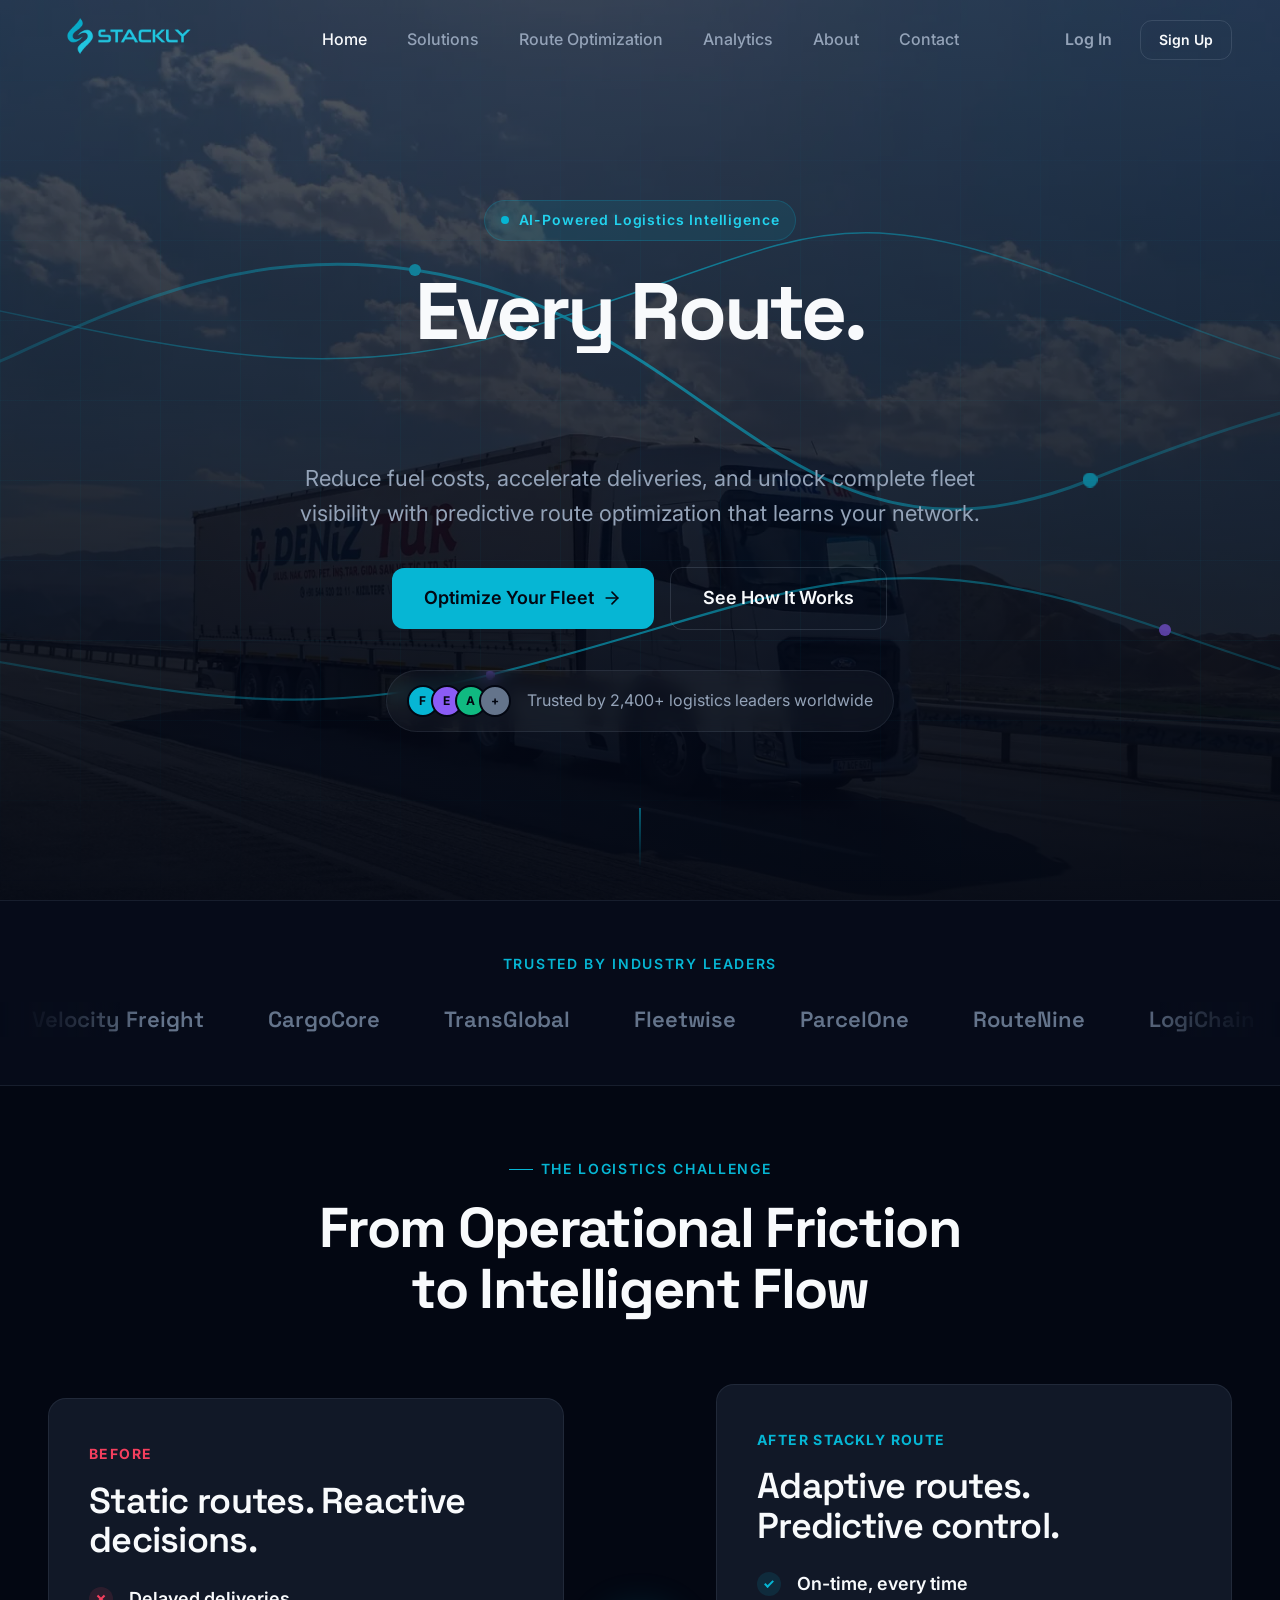
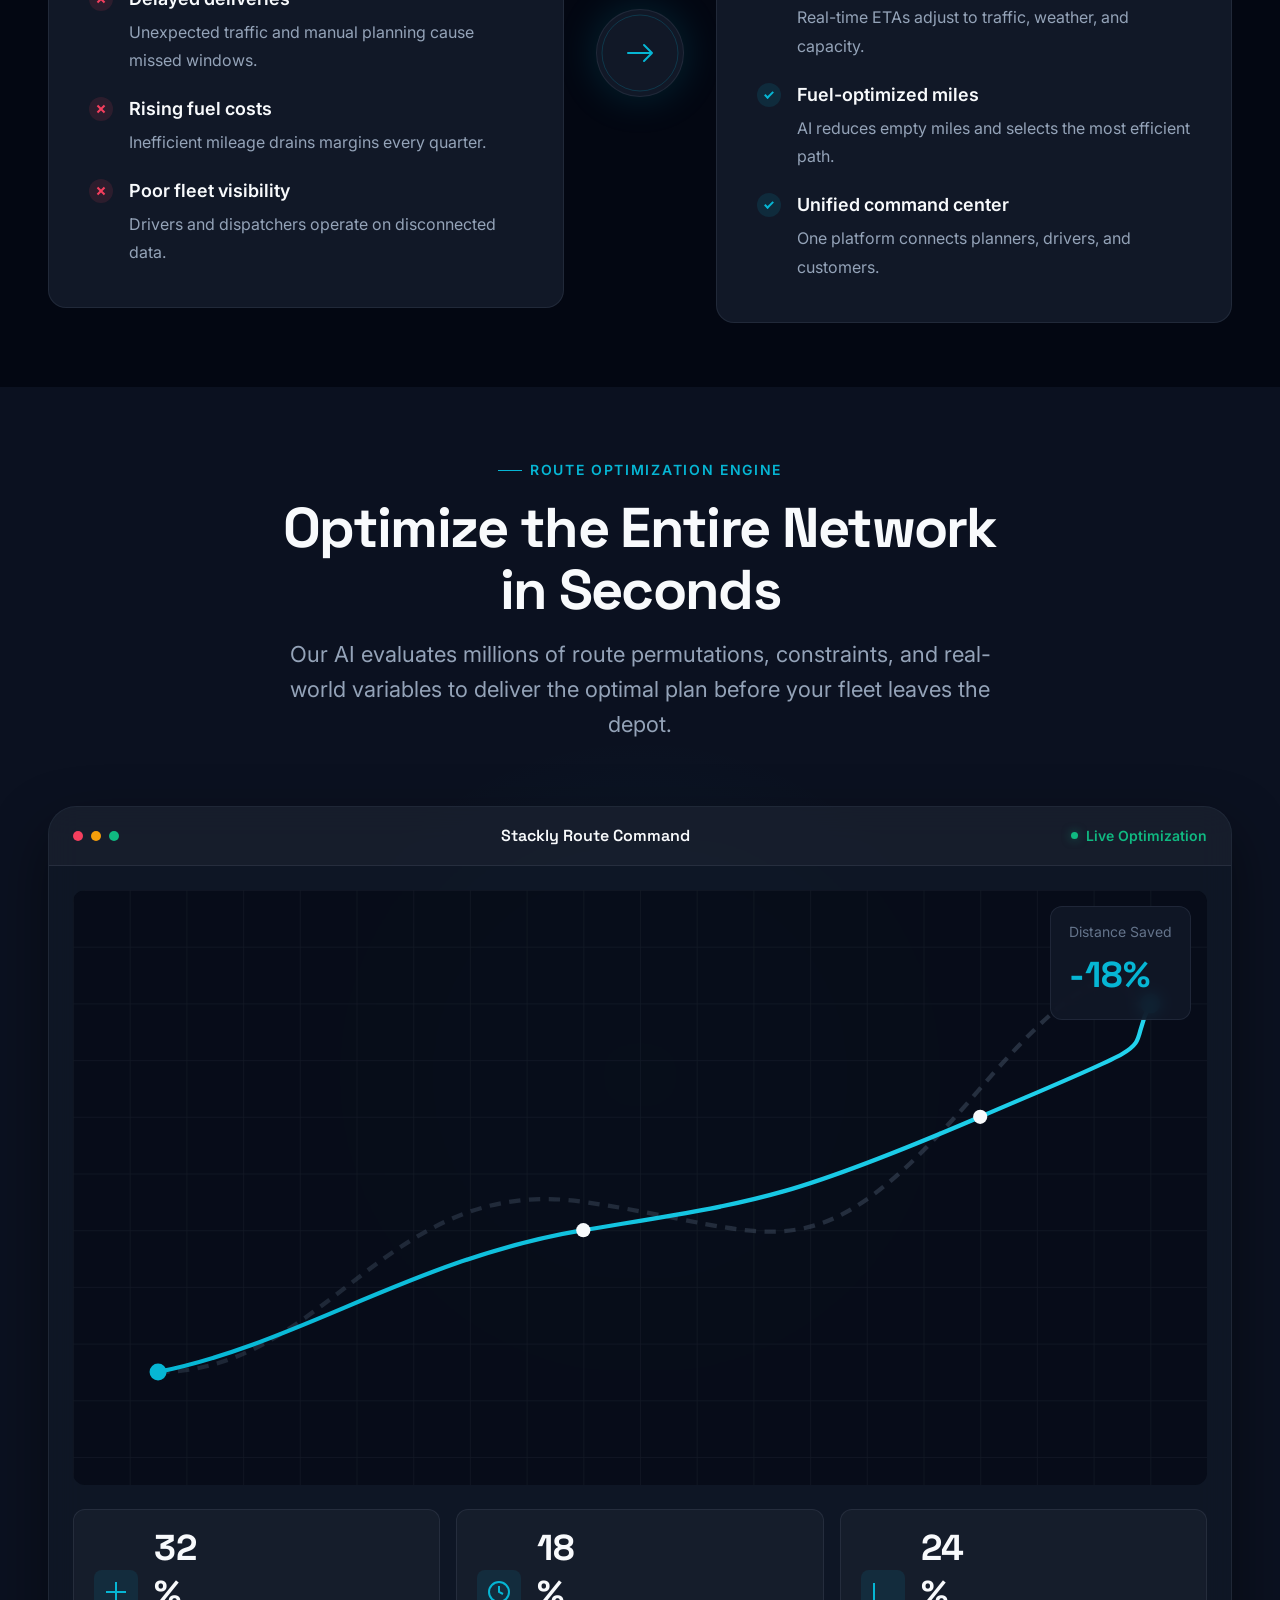
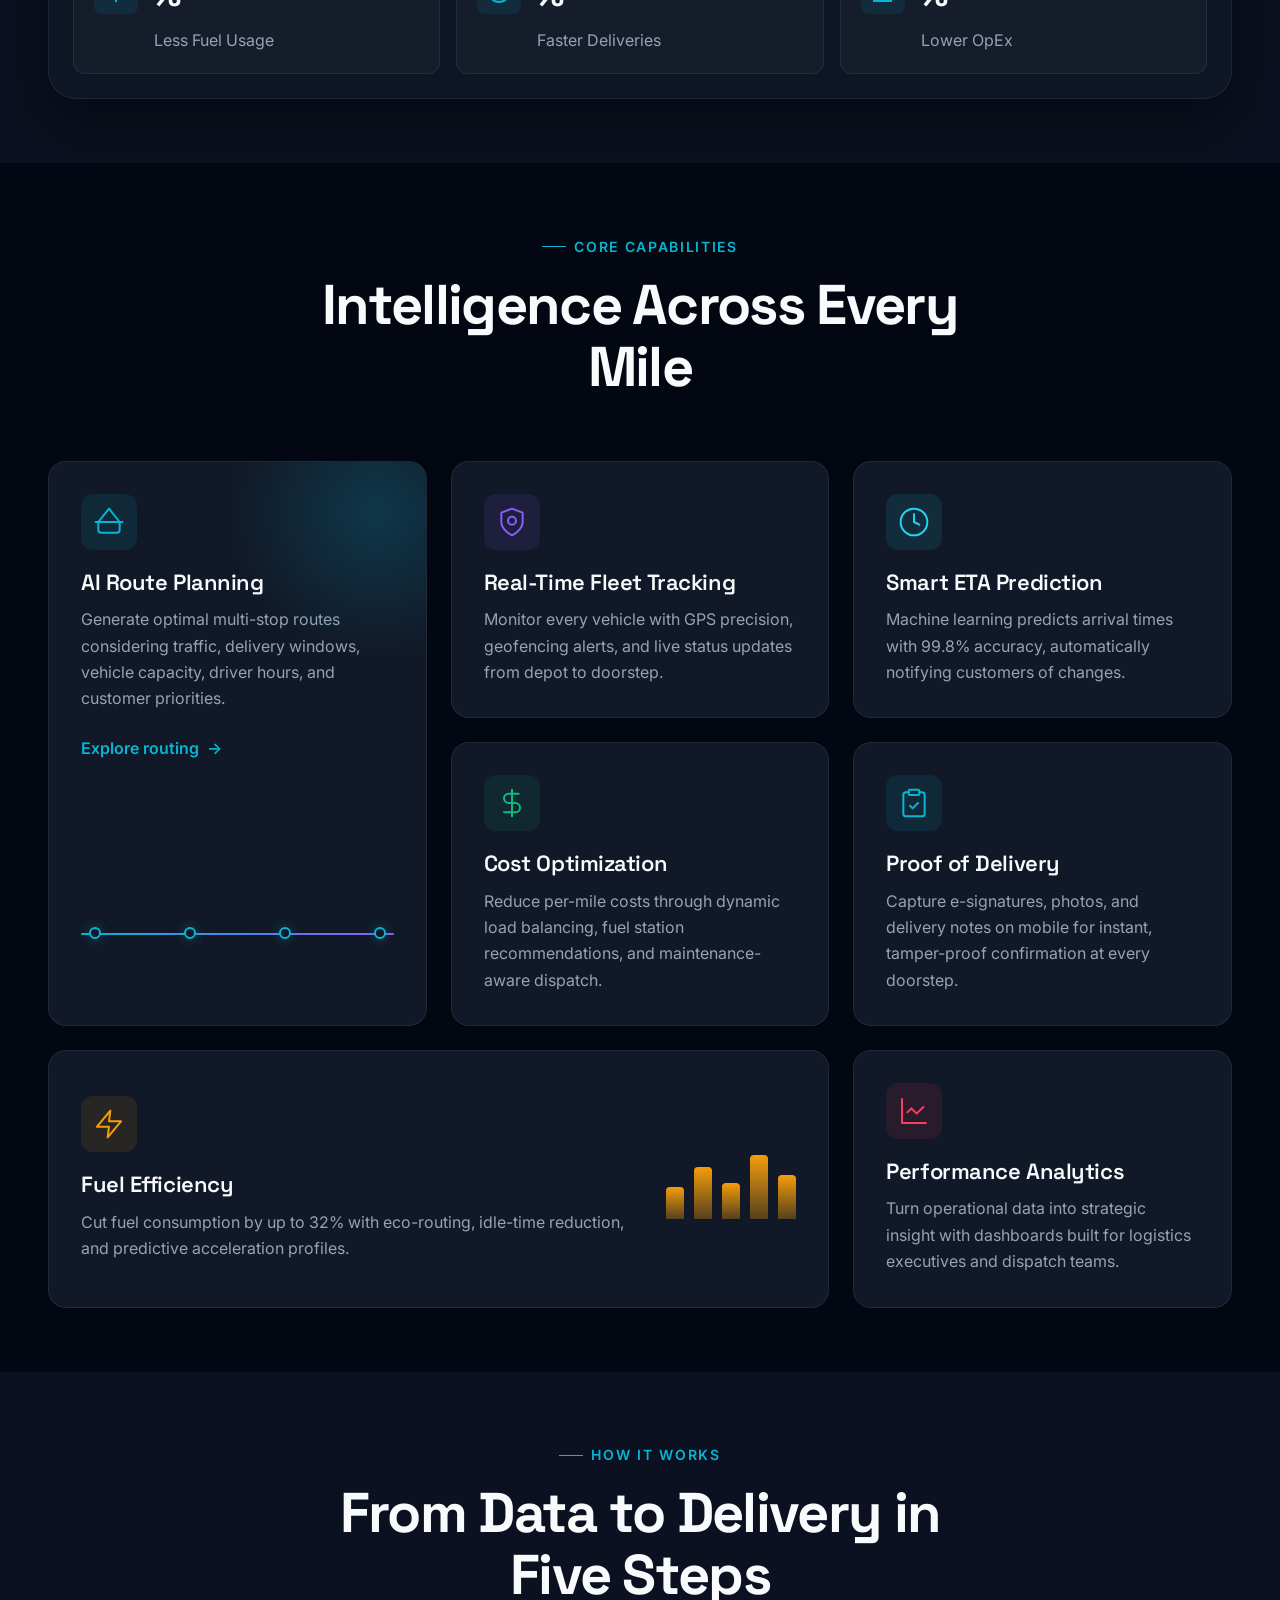
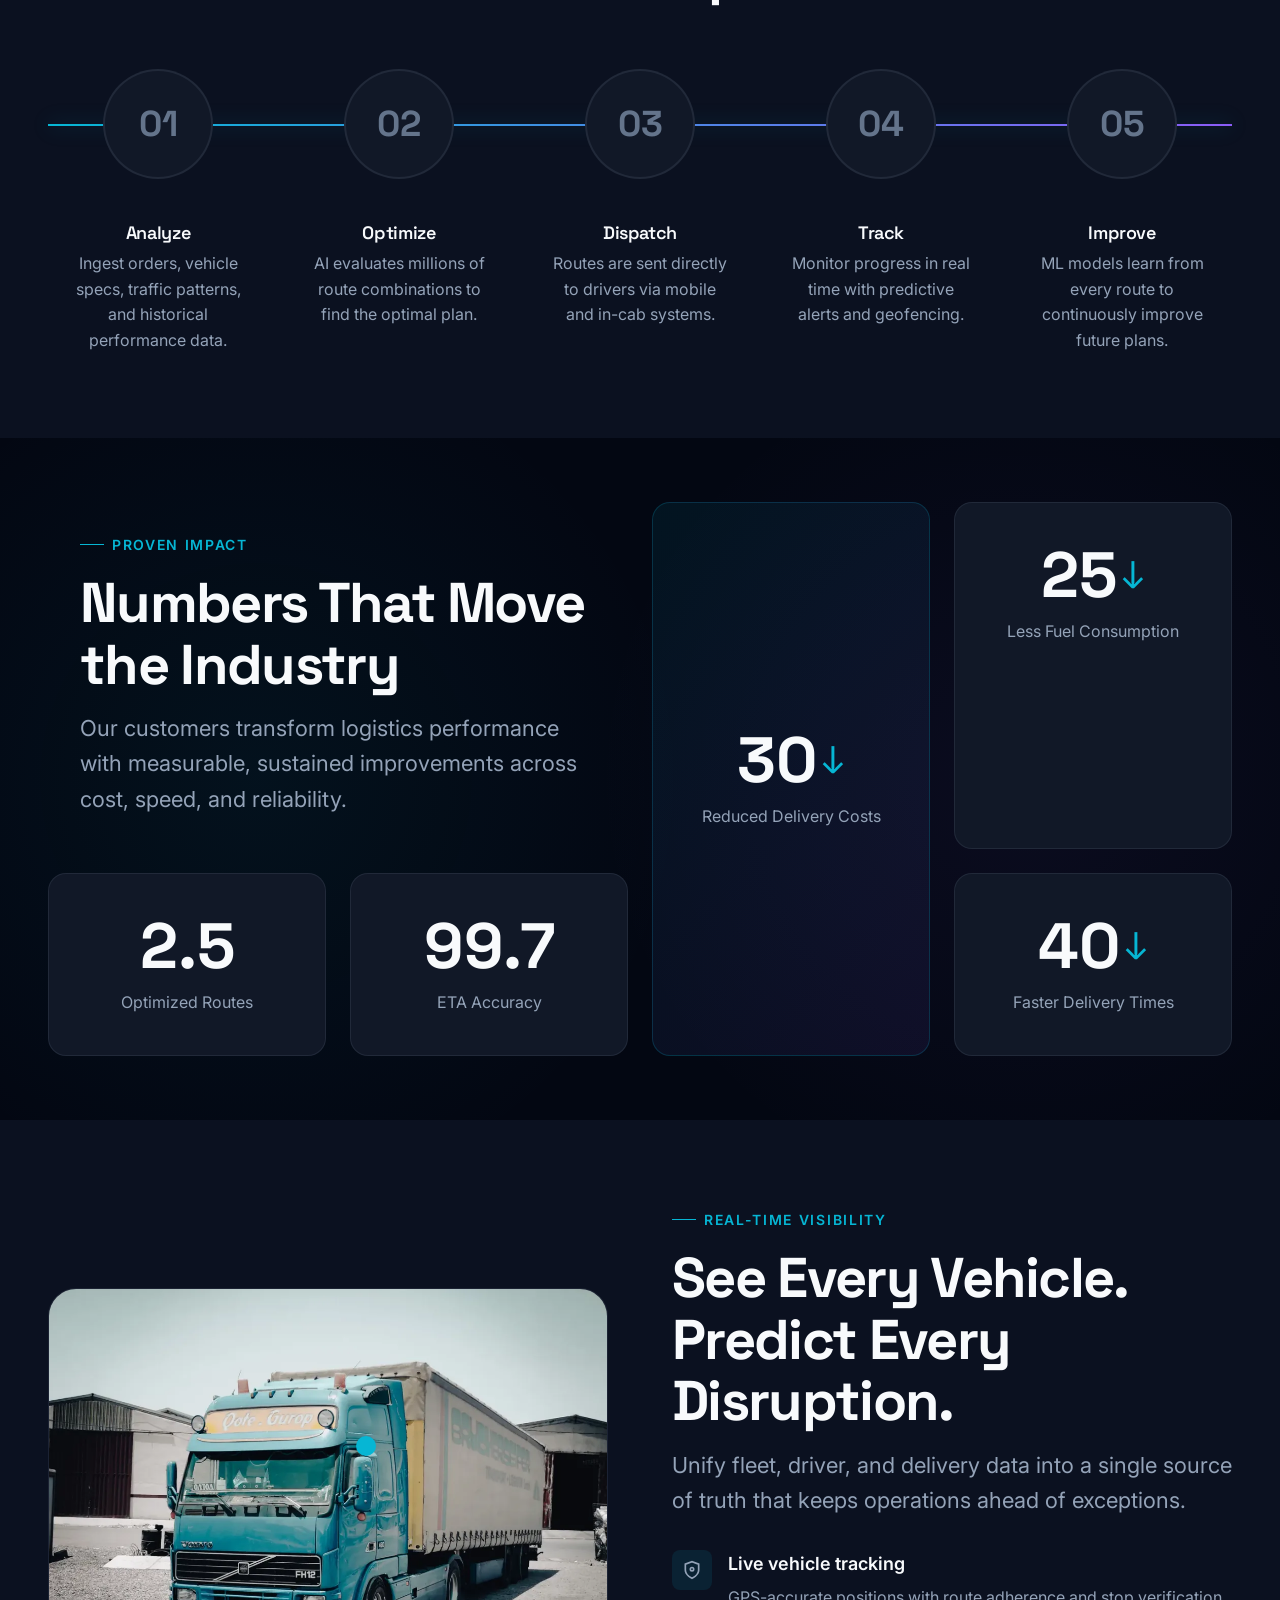
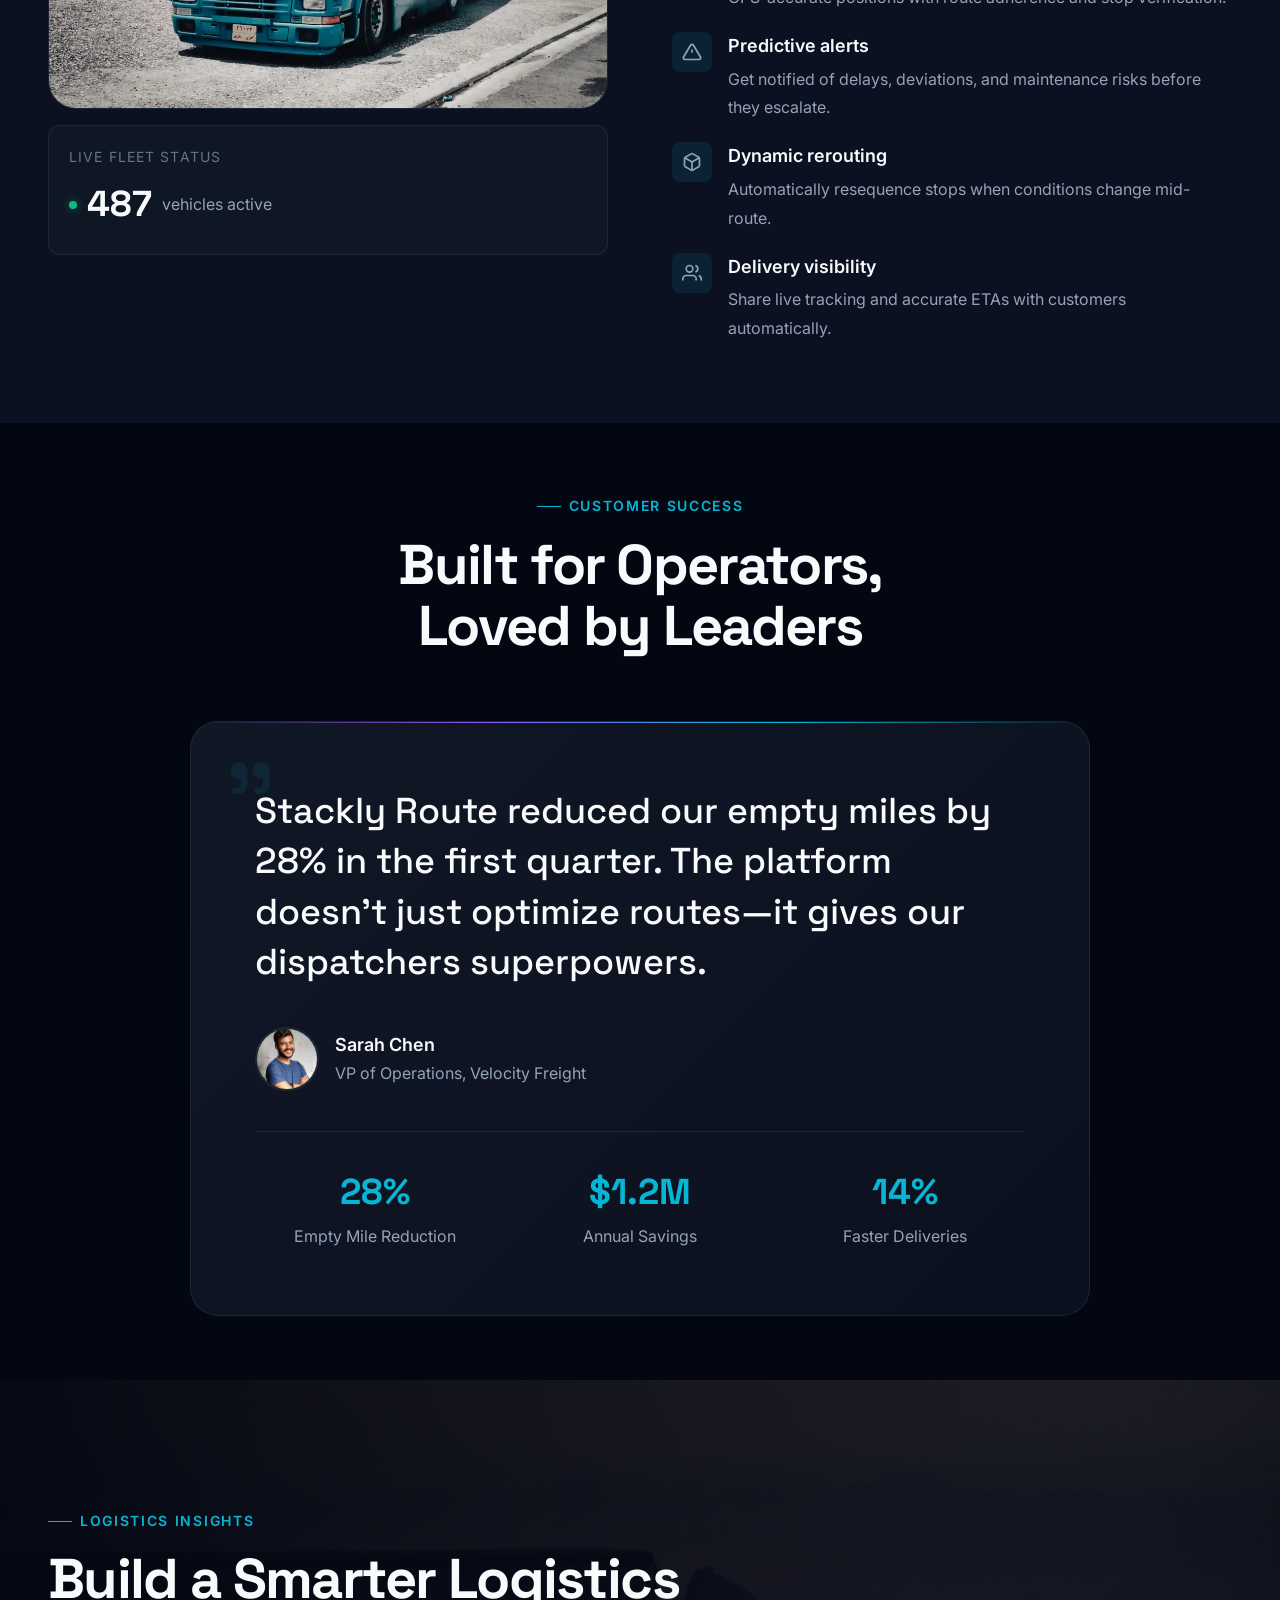
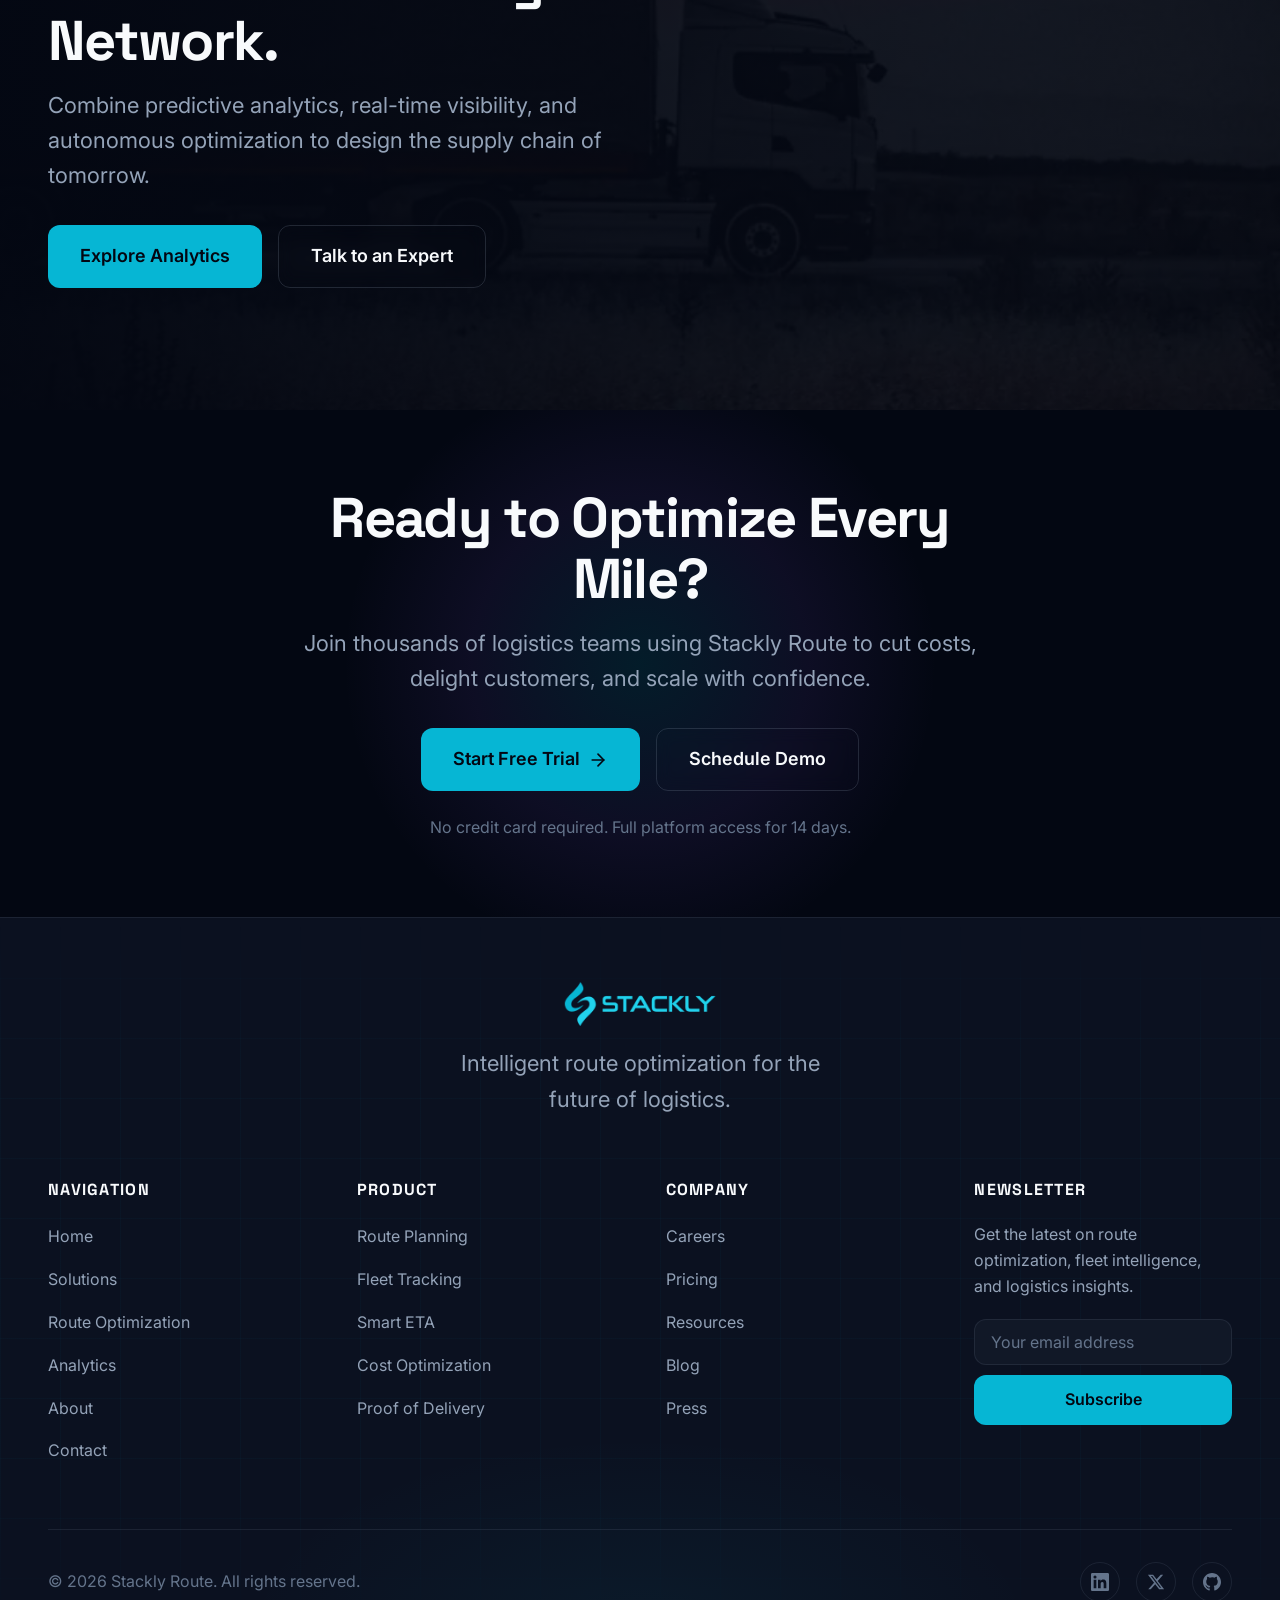
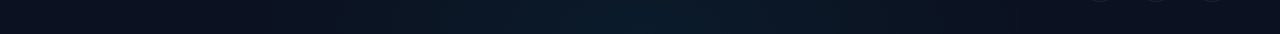
==== commit 4516897f: "BUG fIXES" ====
--- a/index.html
+++ b/index.html
@@ -26,7 +26,7 @@
     <div class="navbar-container">
 
       <div class="navbar-logo">
-        <a href="index.html" class="logo-link" aria-label="Stackly Route Home"><img src="assets/logo-stackly.webp" alt="Stackly Route" width="180" height="40" loading="eager"></a>
+        <a href="index.html" class="logo-link" aria-label="Stackly Route Home"><img src="assets/logo/logo-stackly.webp" alt="Stackly Route" width="180" height="40" loading="eager"></a>
       </div>
 
       <nav class="navbar-nav" role="navigation" aria-label="Main navigation">
@@ -59,7 +59,7 @@
   <div class="mobile-menu" id="mobileMenu" aria-hidden="true">
       <div class="mobile-menu-head">
         <a href="index.html" class="mobile-menu-logo" aria-label="Stackly Route Home">
-          <img src="assets/logo-stackly.webp" alt="Stackly Route" width="128" height="28" loading="eager">
+          <img src="assets/logo/logo-stackly.webp" alt="Stackly Route" width="128" height="28" loading="eager">
         </a>
         <button class="mobile-menu-close" id="mobileMenuClose" aria-label="Close menu" type="button">
           <svg width="18" height="18" viewBox="0 0 24 24" fill="none" stroke="currentColor" stroke-width="2" stroke-linecap="round" stroke-linejoin="round"><path d="M18 6 6 18"/><path d="m6 6 12 12"/></svg>
@@ -370,7 +370,7 @@
               </div>
               <h3 class="feature-title">AI Route Planning</h3>
               <p class="feature-text">Generate optimal multi-stop routes considering traffic, delivery windows, vehicle capacity, driver hours, and customer priorities.</p>
-              <a href="pages/route-optimization.html" class="feature-link">Explore routing <span aria-hidden="true">→</span></a>
+              <a href="404.html" class="feature-link">Explore routing <span aria-hidden="true">→</span></a>
             </div>
             <div class="feature-visual" aria-hidden="true">
               <div class="feature-route-line"></div>
@@ -548,13 +548,13 @@
             <div class="visibility-image-wrap">
               <img src="assets/images/fleet-tracking.webp" alt="Fleet operations control center with live vehicle tracking" loading="lazy" width="1200" height="800">
               <div class="visibility-pulse" aria-hidden="true"></div>
-              <div class="visibility-card">
-                <span class="visibility-card-label">Live Fleet Status</span>
-                <div class="visibility-card-row">
-                  <span class="status-dot" aria-hidden="true"></span>
-                  <span class="visibility-card-value">487</span>
-                  <span class="visibility-card-unit">vehicles active</span>
-                </div>
+            </div>
+            <div class="visibility-card">
+              <span class="visibility-card-label">Live Fleet Status</span>
+              <div class="visibility-card-row">
+                <span class="status-dot" aria-hidden="true"></span>
+                <span class="visibility-card-value">487</span>
+                <span class="visibility-card-unit">vehicles active</span>
               </div>
             </div>
           </div>
@@ -690,7 +690,7 @@
     </div>
     <div class="container">
       <div class="footer-top">
-        <a href="index.html" class="footer-logo" aria-label="Stackly Route Home"><img src="assets/logo-stackly.webp" alt="Stackly Route" width="220" height="48" loading="lazy"></a>
+        <a href="index.html" class="footer-logo" aria-label="Stackly Route Home"><img src="assets/logo/logo-stackly.webp" alt="Stackly Route" width="220" height="48" loading="lazy"></a>
         <p class="footer-tagline">Intelligent route optimization for the future of logistics.</p>
       </div>
 
--- a/css/sections.css
+++ b/css/sections.css
@@ -865,10 +865,7 @@
 }
 
 .visibility-card {
-  position: absolute;
-  bottom: 1.5rem;
-  left: 1.5rem;
-  right: 1.5rem;
+  margin-top: 1rem;
   padding: 1.25rem;
   background: rgba(17, 24, 39, 0.92);
   border: 1px solid var(--color-border);
